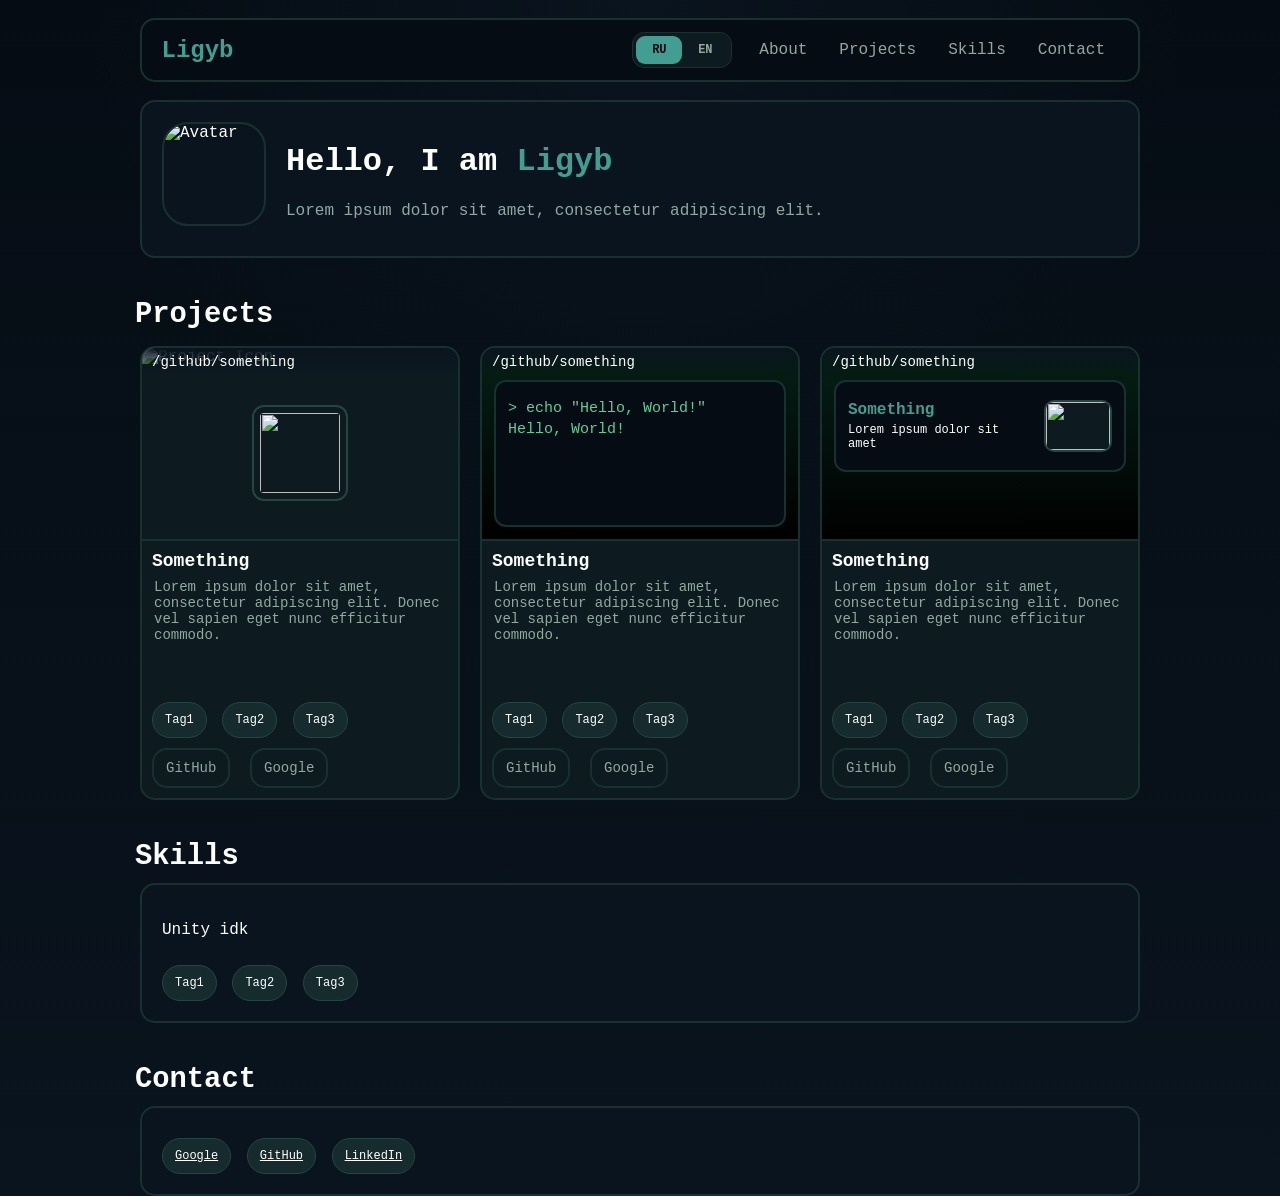
==== ru/index.html @ 9e6fc98b "language select" ====
<!-- todo do it -->

<!DOCTYPE html>
<html lang="en">
<head>
    <meta charset="UTF-8">
    <meta name="viewport" content="width=device-width, initial-scale=1.0">
    <title>Document</title>
    <link rel="stylesheet" href="../style.css">
    <script src="main.js" defer></script>
</head>
<body>
    <header class="top-panel">
        <a class="ligyb big" href="#about">Ligyb</a>
        <div class="header-actions">
            <div class="language-switcher" aria-label="Language">
                <a class="lang selected" id="lang-ru" href="../ru/index.html" lang="ru" hreflang="ru">RU</a>
                <a class="lang" id="lang-eng" href="../index.html" lang="en" hreflang="en">EN</a>
            </div>
            <nav class="nav" aria-label="Navigation">
                <a class="nav-link" href="#about">About</a>
                <a class="nav-link" href="#projects">Projects</a>
                <a class="nav-link" href="#skills">Skills</a>
                <a class="nav-link" href="#contact">Contact</a>
            </nav>
        </div>
    </header>

    <main class="main">
        <div class="about" id="about">
            <img class="avatar" src="src/icon.png" alt="Avatar">
            <div class="about-info">
                <h1 class="name">Hello, I am <span class="ligyb">Ligyb</span></h1>
                <p class="description">Lorem ipsum dolor sit amet, consectetur adipiscing elit.</p>
            </div>
        </div>

        <div class="projects">
            <div class="section-name">
                <h2 id="projects">Projects</h2>
                </div>
                    <div class="project-list">
                        <div class="project-item">
                            <div class="project-top">
                                <div class="project-top-bg--image">
                                    <img src="src/icon.png" alt="Project Icon">
                                </div>

                                <div class="project-top-line">
                                    <p class="project-path">/github/something</p>
                                </div>

                                <div class="project-top-content project-top-content--icon">
                                    <img src="src/icon.png" alt="">
                                </div>
                            </div>
                            <div class="project-bottom">
                                <div class="project-title">Something</div>
                                <div class="project-description">Lorem ipsum dolor sit amet, consectetur adipiscing elit. Donec vel sapien eget nunc efficitur commodo.</div>

                                <div class="tags">
                                    <span class="tag">Tag1</span>
                                    <span class="tag">Tag2</span>
                                    <span class="tag">Tag3</span>
                                </div>
                                <div class="project-links">
                                    <a href="https://github.com" target="_blank">GitHub</a>
                                    <a href="https://google.com" target="_blank">Google</a>
                                </div>
                            </div>
                        </div>
                        <div class="project-item">
                            <div class="project-top">
                                <div class="project-top-bg--gradient">
                                </div>

                                <div class="project-top-line">
                                    <p class="project-path">/github/something</p>
                                </div>

                                <div class="project-top-content project-top-content--code">
                                    <pre>
                                        > echo "Hello, World!"
                                        Hello, World!
                                    </pre>
                                </div>
                            </div>
                            <div class="project-bottom">
                                <div class="project-title">Something</div>
                                <div class="project-description">Lorem ipsum dolor sit amet, consectetur adipiscing elit. Donec vel sapien eget nunc efficitur commodo.</div>

                                <div class="tags">
                                    <span class="tag">Tag1</span>
                                    <span class="tag">Tag2</span>
                                    <span class="tag">Tag3</span>
                                </div>
                                <div class="project-links">
                                    <a href="https://github.com" target="_blank">GitHub</a>
                                    <a href="https://google.com" target="_blank">Google</a>
                                </div>
                            </div>
                        </div>
                        <div class="project-item">
                            <div class="project-top">
                                <div class="project-top-bg--gradient">
                                </div>

                                <div class="project-top-line">
                                    <p class="project-path">/github/something</p>
                                </div>

                                <div class="project-top-content project-top-content--split">
                                    <div class="split-text">
                                        <div class="split-title">Something</div>
                                        <div class="split-sub">Lorem ipsum dolor sit amet</div>
                                    </div>
                                
                                    <div class="split-icon">
                                        <img src="src/icon.png" alt="">
                                    </div>
                                </div>
                            </div>
                            <div class="project-bottom">
                                <div class="project-title">Something</div>
                                <div class="project-description">Lorem ipsum dolor sit amet, consectetur adipiscing elit. Donec vel sapien eget nunc efficitur commodo.</div>

                                <div class="tags">
                                    <span class="tag">Tag1</span>
                                    <span class="tag">Tag2</span>
                                    <span class="tag">Tag3</span>
                                </div>
                                <div class="project-links">
                                    <a href="https://github.com" target="_blank">GitHub</a>
                                    <a href="https://google.com" target="_blank">Google</a>
                                </div>
                            </div>
                        </div>
                    </div>
                </div>
        </div>

        <div class="skills">
            <div class="section-name">
                <h2 id="skills">Skills</h2>
            </div>
            <div class="section-panel">
                <div class="skill-group">
                    <p class="group-name">Unity idk</p>
                    <div class="tags">
                        <span class="tag">Tag1</span>
                        <span class="tag">Tag2</span>
                        <span class="tag">Tag3</span>
                    </div>
                </div>
            </div>
        </div>

        <div class="contact">
            <div class="section-name">
                <h2 id="contact">Contact</h2>
            </div>
            <div class="tags section-panel">
                <a class="tag" href="https://google.com" target="_blank">Google</a>
                <a class="tag" href="https://github.com" target="_blank">GitHub</a>
                <a class="tag" href="https://linkedin.com" target="_blank">LinkedIn</a>
            </div>
        </div>
    </main>
</body>
</html>
---- style.css ----
:root {
    --border: #17312e;
    --border-light: #234740;
    --background: #050c14;
    --background-section: #0a141e;
    --button: #0d1a20;
    --button-highlighted: #12262a;
    --tag: #152b2d;
    --text-secondary: #92a99f;
    --ligyb: #429e93;
    --section-width: min(1000px, 90%);
    --section-padding: 20px;
    --background-green: #052016;
}

@font-face {
    font-family: 'Azeret Mono';
    src: url('src/AzeretMono.ttf') format('truetype');
    font-display: swap;
}

body {
    margin: 0;
    font-family: 'Azeret Mono', monospace;
    background:
        radial-gradient(circle at top, var(--background-section), transparent 40%),
        linear-gradient(180deg, var(--background) 0%, var(--background-section) 100%);
    color: white;
    min-height: 100vh;
}

.top-panel {
    z-index: 1000;
    position: fixed;
    top: 2vh;
    left: 50%;
    transform: translateX(-50%);
    width: min(1000px, 90%);
    display: flex;
    justify-content: space-between;
    align-items: center;
    padding: 10px 20px;
    background-color: var(--background);
    color: white;
    border: 2px solid var(--border);
    border-radius: 15px;
    box-sizing: border-box;
}

.big {
    font-size: 1.5em;
}

.ligyb {
    /* font-size: 1.5em; */
    font-weight: bold;
    color: var(--ligyb);
    text-decoration: none;
}

.nav {
    display: flex;
    align-items: center;
    gap: 6px;
}

.nav-link {
    display: inline-flex;
    align-items: center;
    color: var(--text-secondary);
    text-decoration: none;
    padding: 10px 12px;
    border: 1px solid transparent;
    border-radius: 15px;
    background-color: transparent;
    transition: color 0.2s ease, background-color 0.2s ease, border-color 0.2s ease, transform 0.2s ease, box-shadow 0.2s ease;
}

.nav-link:hover,
.nav-link:focus-visible {
    color: white;
    background-color: var(--button);
    border-color: var(--border);
    transform: translateY(-1px);
    box-shadow: 0 8px 20px rgba(0, 0, 0, 0.2);
    outline: none;
}

.about {
    margin: 100px auto 0;
    width: var(--section-width);
    padding: var(--section-padding);
    border: 2px solid var(--border);
    border-radius: 15px;
    display: flex;
    background-color: var(--background-section);
    box-sizing: border-box;
}

.description {
    color: var(--text-secondary);
}

.about img {
    width: 100px;
    height: 100px;
    border-radius: 25%;
    border: 2px solid var(--border);
    object-fit: cover;
    margin-right: 20px;
}

.section-panel {
    margin: 15px auto 0;
    width: var(--section-width);
    padding: var(--section-padding);
    border: 2px solid var(--border);
    border-radius: 15px;
    background-color: var(--background-section);
    box-sizing: border-box;
}

.section-name {
    font-size: 1.2em;
    font-weight: bold;
    color: white;
    width: var(--section-width);
    margin: 40px auto 0;
    padding-inline: 0;
    transform: translateX(-5px);
    box-sizing: border-box;
}

.section-name h2 {
    margin: 0;
}

.section-name + .section-panel {
    margin-top: 10px;
}

.project-list {
    width: var(--section-width);
    display: grid;
    grid-template-columns: repeat(auto-fit, minmax(250px, 1fr));
    gap: 20px;
    box-sizing: border-box;
    margin: 15px auto 0;
}

.project-item {
    flex: 0 0 calc((100% - 40px) / 3);
    height: 450px;
    background-color: var(--button);
    border: 2px solid var(--border);
    border-radius: 15px;
    display: grid;
    grid-template-rows: 3fr 4fr;
    overflow: hidden;
    color: var(--text-secondary);
}

.project-top {
    position: relative;
    overflow: hidden;
    border-bottom: 2px solid var(--border);
}

.project-top-bg--image,
.project-top-bg--image img {
    width: 100%;
    height: 100%;
}

.project-top-bg--image img {
    display: block;
    object-fit: cover;
}

.project-top-bg--gradient {
    width: 100%;
    height: 100%;
    background: linear-gradient(to bottom, var(--background-green), rgba(0, 0, 0, 1));
}

.project-top-line {
    position: absolute;
    top: 0px;
    width: 105%;
    z-index: 2;
    padding: 6px 10px;
    border-radius: 10px;
    background: linear-gradient(to bottom, var(--background-section), rgba(0, 0, 0, 0) 100%);
}

.project-path {
    margin: 0;
    font-size: 14px;
    color: white;
}

.project-bottom {
    padding: 10px;
    display: flex;
    flex-direction: column;
    height: 100%;
    box-sizing: border-box;
}


.project-title {
    margin: 0px 0 6px;
    font-size: 18px;
    font-weight: bold;
    color: white;
}

.project-description {
    margin: 2px;
    font-size: 14px;
    flex-grow: 1;
}

.tag {
    display: inline-block;
    padding: 10px 12px;
    margin-top: 10px;
    background-color: var(--tag);
    border-radius: 20px;
    border: 1px solid var(--border-light);
    font-size: 12px;
    margin-right: 6px;
    color: white;
}

.project-links a {
    display: inline-flex;
    align-items: center;
    margin-right: 10px;
    margin-top: 10px;
    color: var(--text-secondary);
    background-color: var(--button);
    padding: 10px 12px;
    border: 2px solid var(--border);
    border-radius: 15px;
    text-decoration: none;
    font-size: 14px;
    transition: all 0.2s ease;
}

.project-links a:hover,
.project-links a:focus-visible {
    color: white;
    background-color: var(--button-highlighted);
    border-color: var(--border);
    transform: translateY(-1px);
    box-shadow: 0 8px 20px rgba(0, 0, 0, 0.2);
    outline: none;
}

.project-top-content {
    position: absolute;
    inset: 32px 12px 12px 12px;
    z-index: 2;
}

.project-top-content--icon {
    display: flex;
    align-items: center;
    justify-content: center;
}

.project-top-content--icon img {
    width: 80px;
    height: 80px;
    object-fit: cover;
    border-radius: 12px;
    border: 2px solid var(--border-light);
    background: var(--button);
    padding: 6px;
}

.project-top-content--code {
    padding: 12px;
    background: var(--background);
    border: 2px solid var(--border);
    border-radius: 12px;
    overflow: hidden;
}

.project-top-content--code pre {
    margin: 0;
    font-size: 15px;
    line-height: 0.7;;
    color: #5ecf97;
    white-space: pre-wrap;
}

.project-top-content--split {
    display: flex;
    align-items: center;
    justify-content: space-between;
    gap: 12px;
    height: 64px;
    padding: 12px;
    background: var(--background);
    border: 2px solid var(--border);
    border-radius: 12px;
}

.split-text {
    min-width: 0;
}

.split-title {
    font-size: 16px;
    font-weight: bold;
    color: var(--ligyb);
    margin-bottom: 4px;
}

.split-sub {
    font-size: 12px;
    color: white;
}

.split-icon {
    flex: 0 0 64px;
    width: 64px;
    height: 48px;

    border: 2px solid var(--border-light);
    border-radius: 10px;
    background: var(--button);

    display: flex;
    align-items: center;
    justify-content: center;
    overflow: hidden;
}

.split-icon img {
    width: 100%;
    height: 100%;
    object-fit: cover;
}

.header-actions {
    display: flex;
    align-items: center;
    gap: 14px;
}

.language-switcher {
    display: inline-flex;
    padding: 3px;
    background: var(--button);
    border: 1px solid var(--border);
    border-radius: 12px;
}

.lang {
    min-width: 30px;
    padding: 7px 8px;
    border-radius: 9px;
    color: var(--text-secondary);
    text-align: center;
    text-decoration: none;
    font-size: 12px;
    font-weight: bold;
    transition:
        color 0.15s ease,
        background-color 0.15s ease;
}

.lang:hover,
.lang:focus-visible {
    color: white;
    background: var(--button-highlighted);
    outline: none;
}

.lang.selected {
    color: var(--background);
    background: var(--ligyb);
}
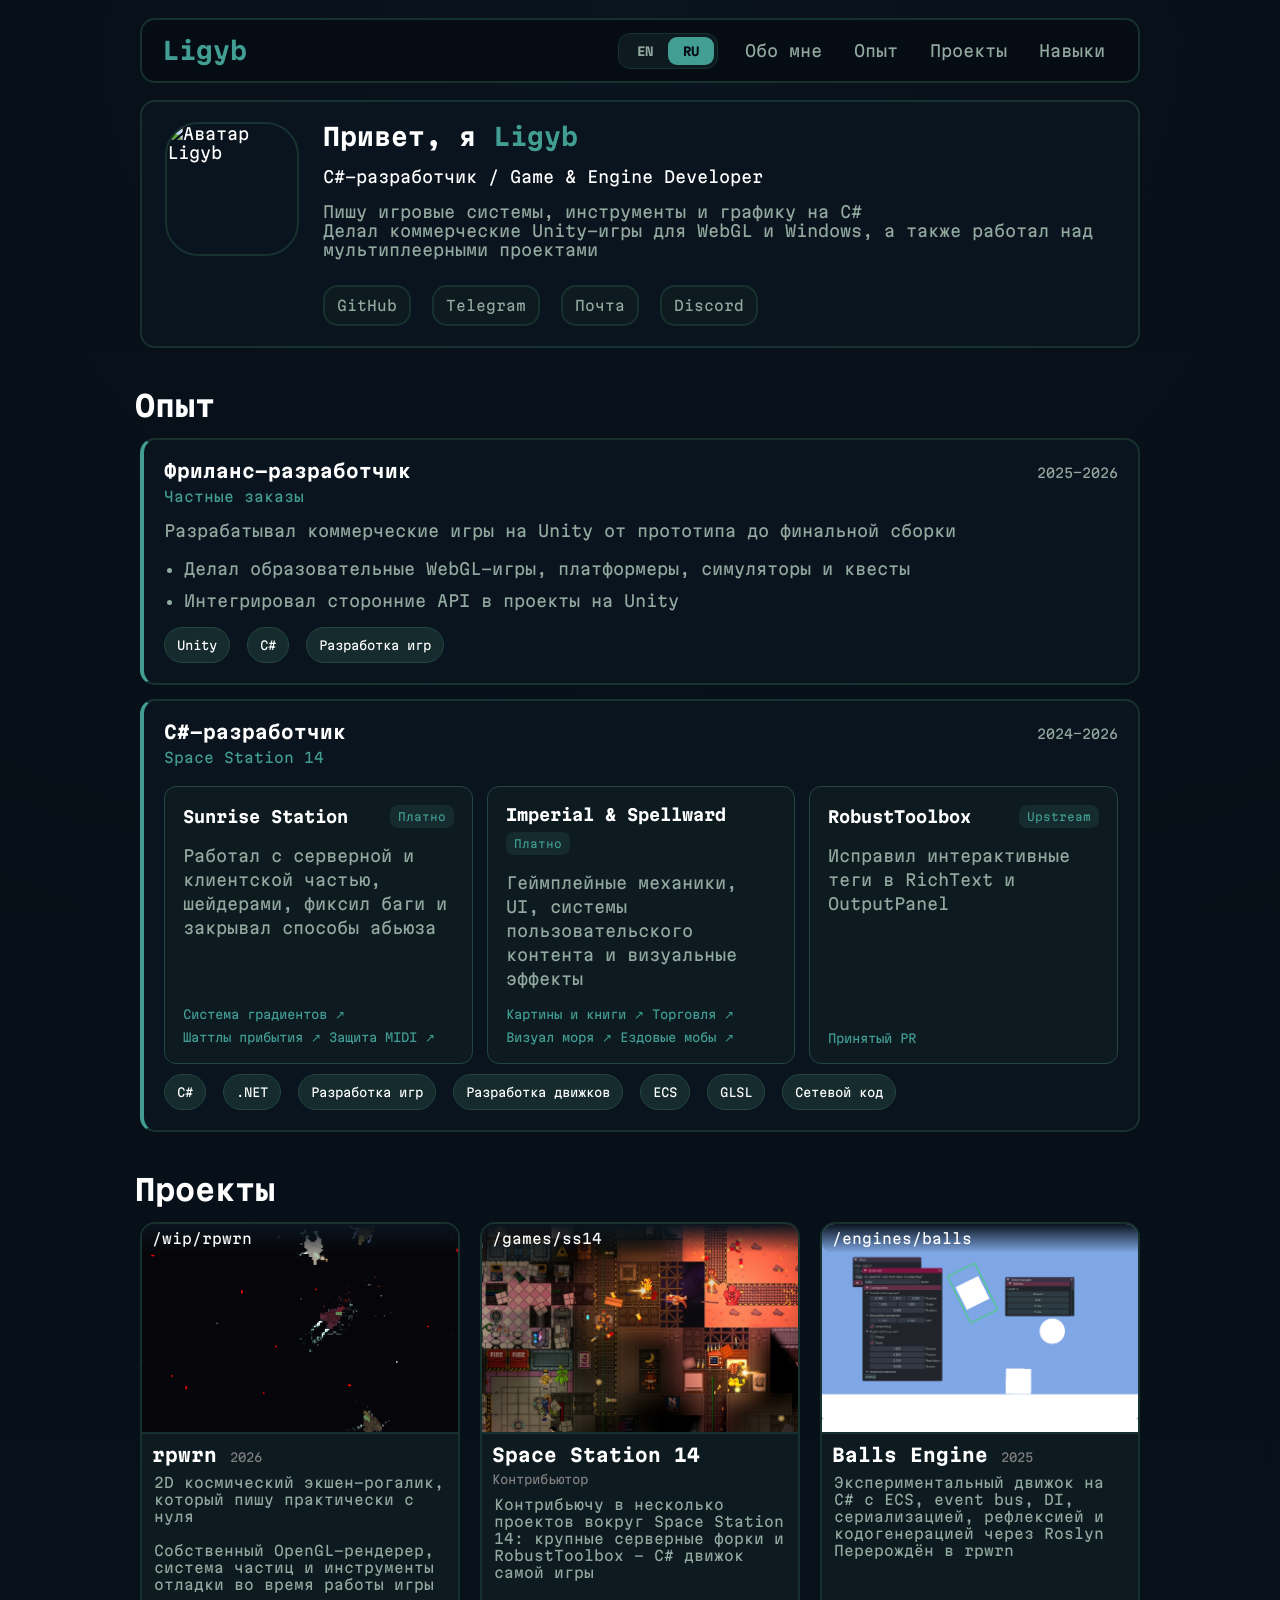
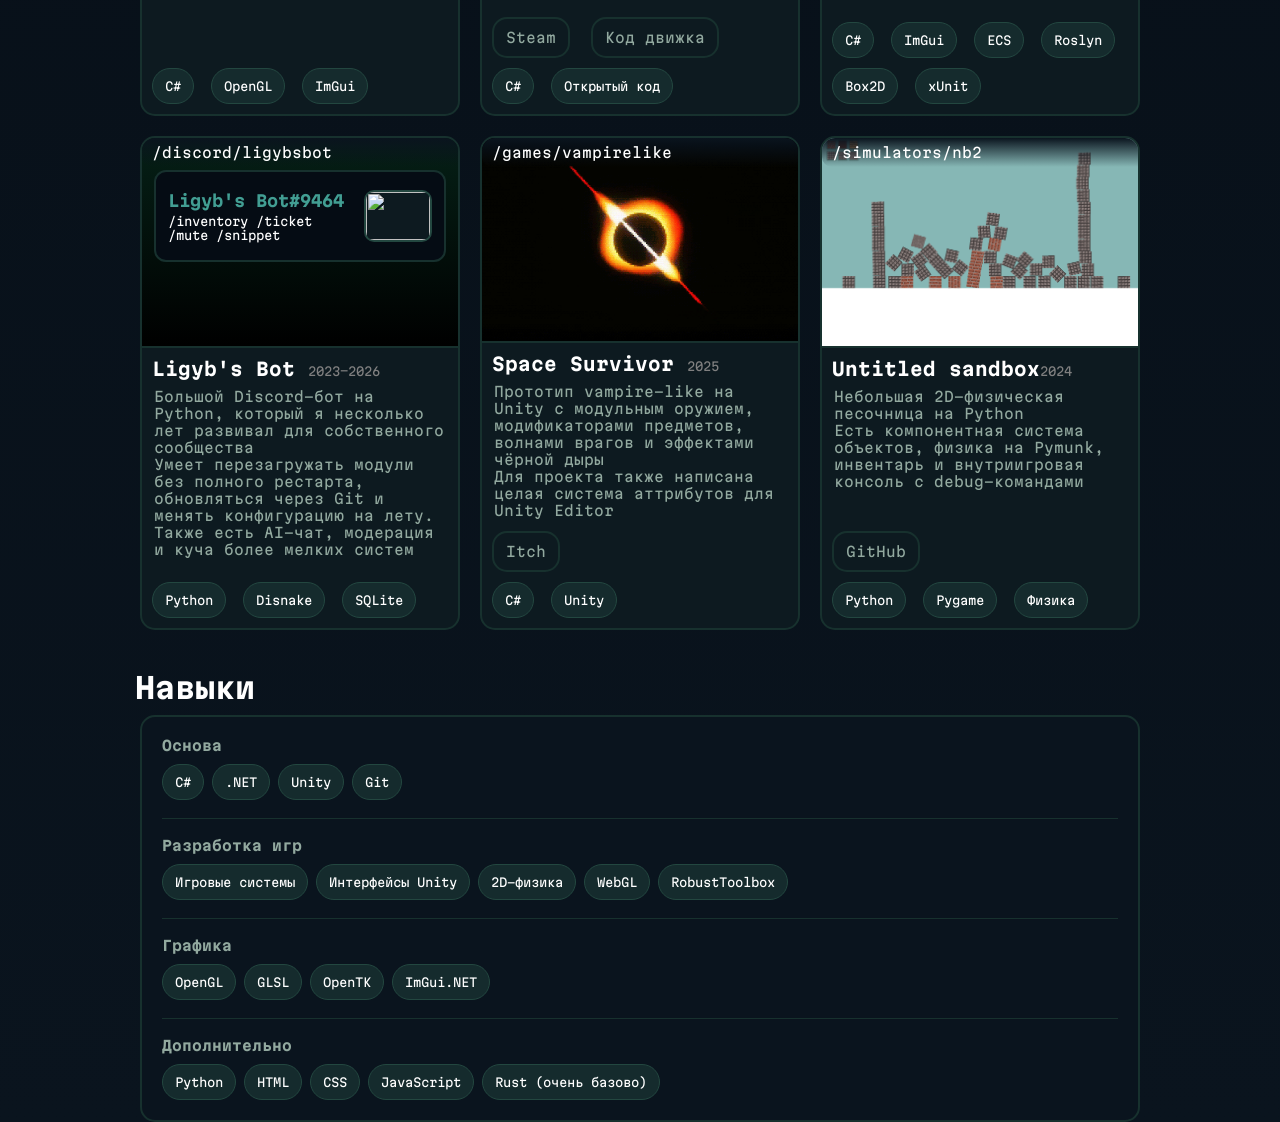
==== commit e9fd0b67: "ru version, new font and retext" ====
--- a/ru/index.html
+++ b/ru/index.html
@@ -1,170 +1,404 @@
-<!-- todo do it -->
-
 <!DOCTYPE html>
-<html lang="en">
+<html lang="ru">
 <head>
     <meta charset="UTF-8">
     <meta name="viewport" content="width=device-width, initial-scale=1.0">
-    <title>Document</title>
+    <title>Ligyb - портфолио</title>
+    <link rel="icon" type="image/x-icon" href="../src/favicon.ico">
     <link rel="stylesheet" href="../style.css">
-    <script src="main.js" defer></script>
+    <script src="../main.js" defer></script>
+
 </head>
 <body>
     <header class="top-panel">
         <a class="ligyb big" href="#about">Ligyb</a>
         <div class="header-actions">
-            <div class="language-switcher" aria-label="Language">
-                <a class="lang selected" id="lang-ru" href="../ru/index.html" lang="ru" hreflang="ru">RU</a>
+            <div class="language-switcher" aria-label="Язык">
                 <a class="lang" id="lang-eng" href="../index.html" lang="en" hreflang="en">EN</a>
-            </div>
-            <nav class="nav" aria-label="Navigation">
-                <a class="nav-link" href="#about">About</a>
-                <a class="nav-link" href="#projects">Projects</a>
-                <a class="nav-link" href="#skills">Skills</a>
-                <a class="nav-link" href="#contact">Contact</a>
+                <a class="lang selected" id="lang-ru" href="./index.html" lang="ru" hreflang="ru">RU</a>
+            </div>
+            <nav class="nav" aria-label="Навигация">
+                <a class="nav-link" href="#about">Обо мне</a>
+                <a class="nav-link" href="#experience">Опыт</a>
+                <a class="nav-link" href="#projects">Проекты</a>
+                <a class="nav-link" href="#skills">Навыки</a>
             </nav>
         </div>
     </header>
 
     <main class="main">
-        <div class="about" id="about">
-            <img class="avatar" src="src/icon.png" alt="Avatar">
+        <section class="about" id="about">
+            <img class="avatar" src="../src/icon.png" alt="Аватар Ligyb">
             <div class="about-info">
-                <h1 class="name">Hello, I am <span class="ligyb">Ligyb</span></h1>
-                <p class="description">Lorem ipsum dolor sit amet, consectetur adipiscing elit.</p>
-            </div>
-        </div>
-
-        <div class="projects">
+                <h1 class="name">Привет, я <span class="ligyb">Ligyb</span></h1>
+                <p class="role">
+                    C#-разработчик / Game & Engine Developer
+                </p>
+                <p class="description">
+                    Пишу игровые системы, инструменты и графику на C# <br>
+                    Делал коммерческие Unity-игры для WebGL и Windows, а также работал над мультиплеерными проектами
+                </p>
+                <div class="tags contacts project-links">
+                <a class="tag" href="https://github.com/Lgibb18" target="_blank" rel="noopener noreferrer">GitHub</a>
+                <a class="tag" href="https://t.me/Ligybss" target="_blank" rel="noopener noreferrer">Telegram</a>
+                <a class="tag" href="mailto:ligybs@gmail.com?subject=Portfolio%20contact">Почта</a>
+                <a class="tag"
+                   href="https://discord.com/users/574856443581300745"
+                   target="_blank"
+                   rel="noopener noreferrer">
+                    Discord
+                </a>
+            </div>
+            </div>
+        </section>
+
+        <section class="experience" id="experience">
             <div class="section-name">
-                <h2 id="projects">Projects</h2>
+                <h2>Опыт</h2>
+            </div>
+            <div class="experience-list">
+                <article class="experience-item">
+                    <div class="experience-header">
+                        <h3>Фриланс-разработчик</h3>
+                        <span class="experience-period">2025-<span name="current-year"></span></span>
+                    </div>
+
+                    <p class="experience-company">Частные заказы</p>
+                    <p class="description">Разрабатывал коммерческие игры на Unity от прототипа до финальной сборки</p>
+                    <ul>
+                        <li>Делал образовательные WebGL-игры, платформеры, симуляторы и квесты</li>
+                        <li>Интегрировал сторонние API в проекты на Unity</li>
+                    </ul>
+
+                    <div class="tags">
+                         <span class="tag">Unity</span>
+                         <span class="tag">C#</span>
+                         <span class="tag">Разработка игр</span>
+                    </div>
+                </article>
+                <article class="experience-item">
+                    <div class="experience-header">
+                        <h3>C#-разработчик</h3>
+                        <span class="experience-period">2024-<span name="current-year"></span></span>
+                    </div>
+
+                    <p class="experience-company">Space Station 14</p>
+                    <div class="ss14-projects">
+                        <article class="ss14-project">
+                            <div class="ss14-project-header">
+                                <h4>Sunrise Station</h4>
+                                <span class="work-type">Платно</span>
+                            </div>
+
+                            <p>Работал с серверной и клиентской частью, шейдерами, фиксил баги и закрывал способы абьюза</p>
+
+                            <div class="ss14-links">
+                                <a href="https://github.com/makura-games/sunrise-station/pull/2652">
+                                    Система градиентов ↗
+                                </a>
+                                <a href="https://github.com/makura-games/sunrise-station/pull/4695">
+                                    Шаттлы прибытия ↗
+                                </a>
+                                <a href="https://github.com/makura-games/sunrise-station/pull/4693">
+                                    Защита MIDI ↗
+                                </a>
+                            </div>
+                        </article>
+                        <article class="ss14-project">
+                            <div class="ss14-project-header">
+                                <h4>Imperial & Spellward</h4>
+                                <span class="work-type">Платно</span>
+                            </div>
+
+                            <p>Геймплейные механики, UI, системы пользовательского контента и визуальные эффекты</p>
+
+                            <div class="ss14-links">
+                                <a href="https://github.com/imperial-space/SW-public/pull/345">
+                                    Картины и книги ↗
+                                </a>
+                                <a href="https://github.com/imperial-space/SW-public/pull/372">
+                                    Торговля ↗
+                                </a>
+                                <a href="https://github.com/imperial-space/SW-public/pull/682">
+                                    Визуал моря ↗
+                                </a>
+                                <a href="https://github.com/imperial-space/SW-public/pull/256">
+                                    Ездовые мобы ↗
+                                </a>
+                            </div>
+                        </article>
+                        <article class="ss14-project">
+                            <div class="ss14-project-header">
+                                <h4>RobustToolbox</h4>
+                                <span class="work-type">Upstream</span>
+                            </div>
+
+                            <p>Исправил интерактивные теги в RichText и OutputPanel</p>
+
+                            <div class="ss14-links">
+                                <a href="https://github.com/space-wizards/RobustToolbox/pull/5428">
+                                    Принятый PR
+                                </a>
+                            </div>
+                        </article>
+                    </div>
+
+                    <div class="tags">
+                         <span class="tag">C#</span>
+                         <span class="tag">.NET</span>
+                         <span class="tag">Разработка игр</span>
+                         <span class="tag">Разработка движков</span>
+                         <span class="tag">ECS</span>
+                         <span class="tag">GLSL</span>
+                         <span class="tag">Сетевой код</span>
+                    </div>
+                </article>
+            </div>
+        </section>
+
+        <section  class="projects">
+            <div class="section-name">
+                <h2 id="projects">Проекты</h2>
                 </div>
                     <div class="project-list">
-                        <div class="project-item">
+                        <article class="project-item">
                             <div class="project-top">
                                 <div class="project-top-bg--image">
-                                    <img src="src/icon.png" alt="Project Icon">
-                                </div>
-
-                                <div class="project-top-line">
-                                    <p class="project-path">/github/something</p>
-                                </div>
-
-                                <div class="project-top-content project-top-content--icon">
-                                    <img src="src/icon.png" alt="">
-                                </div>
-                            </div>
-                            <div class="project-bottom">
-                                <div class="project-title">Something</div>
-                                <div class="project-description">Lorem ipsum dolor sit amet, consectetur adipiscing elit. Donec vel sapien eget nunc efficitur commodo.</div>
-
-                                <div class="tags">
-                                    <span class="tag">Tag1</span>
-                                    <span class="tag">Tag2</span>
-                                    <span class="tag">Tag3</span>
-                                </div>
-                                <div class="project-links">
+                                    <img src="../src/rpwrn-background.png" alt="Космическая сцена из rpwrn">
+                                </div>
+
+                                <div class="project-top-line">
+                                    <p class="project-path">/wip/rpwrn</p>
+                                </div>
+
+                                <!-- <div class="project-top-content project-top-content--icon">
+                                    <img src="../src/rpwrn-background.png" alt="">
+                                </div> -->
+                            </div>
+                            <div class="project-bottom">
+                                <div class="project-title">rpwrn <span class="project-aftertitle">2026</span></div>
+                                <div class="project-description">2D космический экшен-рогалик, который пишу практически с нуля<br><br>
+                                    Собственный OpenGL-рендерер, система частиц и инструменты отладки во время работы игры</div>
+
+                                <div class="tags">
+                                    <span class="tag">C#</span>
+                                    <span class="tag">OpenGL</span>
+                                    <span class="tag">ImGui</span>
+                                </div>
+                                <!-- <div class="project-links">
                                     <a href="https://github.com" target="_blank">GitHub</a>
                                     <a href="https://google.com" target="_blank">Google</a>
-                                </div>
-                            </div>
-                        </div>
-                        <div class="project-item">
-                            <div class="project-top">
-                                <div class="project-top-bg--gradient">
-                                </div>
-
-                                <div class="project-top-line">
-                                    <p class="project-path">/github/something</p>
-                                </div>
-
-                                <div class="project-top-content project-top-content--code">
-                                    <pre>
-                                        > echo "Hello, World!"
-                                        Hello, World!
-                                    </pre>
-                                </div>
-                            </div>
-                            <div class="project-bottom">
-                                <div class="project-title">Something</div>
-                                <div class="project-description">Lorem ipsum dolor sit amet, consectetur adipiscing elit. Donec vel sapien eget nunc efficitur commodo.</div>
-
-                                <div class="tags">
-                                    <span class="tag">Tag1</span>
-                                    <span class="tag">Tag2</span>
-                                    <span class="tag">Tag3</span>
-                                </div>
+                                </div> -->
+                            </div>
+                        </article>
+                        <article class="project-item">
+                            <div class="project-top">
+                                <div class="project-top-bg--image">
+                                    <img src="../src/ss14-background.png" alt="Сцена из Space Station 14">
+                                </div>
+
+                                <div class="project-top-line">
+                                    <p class="project-path">/games/ss14</p>
+                                </div>
+
+                                <!-- <div class="project-top-content project-top-content--icon">
+                                    <img src="../src/rpwrn-background.png" alt="">
+                                </div> -->
+                            </div>
+                            <div class="project-bottom">
+                                <div class="project-title">Space Station 14 <span class="project-aftertitle">Контрибьютор</span></div>
+                                <div class="project-description">Контрибьючу в несколько проектов вокруг Space Station 14: крупные серверные форки и RobustToolbox - C# движок самой игры</div>
+
                                 <div class="project-links">
+                                    <a href="https://store.steampowered.com/app/1255460/Space_Station_14/" target="_blank">Steam</a>
+                                    <a href="https://github.com/space-wizards/RobustToolbox" target="_blank">Код движка</a>
+                                </div>
+                                <div class="tags">
+                                    <span class="tag">C#</span>
+                                    <span class="tag">Открытый код</span>
+                                </div>
+                            </div>
+                        </article>
+                        <article class="project-item">
+                            <div class="project-top">
+                                <div class="project-top-bg--image">
+                                    <img src="../src/balls-background.png" alt="Сцена из Balls Engine">
+                                </div>
+
+                                <div class="project-top-line">
+                                    <p class="project-path">/engines/balls</p>
+                                </div>
+
+                                <!-- <div class="project-top-content project-top-content--icon">
+                                    <img src="../src/rpwrn-background.png" alt="">
+                                </div> -->
+                            </div>
+                            <div class="project-bottom">
+                                <div class="project-title">Balls Engine <span class="project-aftertitle">2025</span></div>
+                                <div class="project-description">Экспериментальный движок на C# с ECS, event bus, DI, сериализацией, рефлексией и кодогенерацией через Roslyn<br>
+                                Перерождён в rpwrn</div>
+
+                                <div class="tags">
+                                    <span class="tag">C#</span>
+                                    <span class="tag">ImGui</span>
+                                    <span class="tag">ECS</span>
+                                    <span class="tag">Roslyn</span>
+                                    <span class="tag">Box2D</span>
+                                    <span class="tag">xUnit</span>
+                                </div>
+                                <!-- <div class="project-links">
                                     <a href="https://github.com" target="_blank">GitHub</a>
                                     <a href="https://google.com" target="_blank">Google</a>
-                                </div>
-                            </div>
-                        </div>
-                        <div class="project-item">
-                            <div class="project-top">
+                                </div> -->
+                            </div>
+                        </article>
+                        <article class="project-item">
+                            <div class="project-top">
+                                <!-- <div class="project-top-bg--image">
+                                    <img src="../src/ligybsbot-background.png" alt="Логотип бота">
+                                </div> -->
                                 <div class="project-top-bg--gradient">
                                 </div>
 
                                 <div class="project-top-line">
-                                    <p class="project-path">/github/something</p>
+                                    <p class="project-path">/discord/ligybsbot</p>
                                 </div>
 
                                 <div class="project-top-content project-top-content--split">
                                     <div class="split-text">
-                                        <div class="split-title">Something</div>
-                                        <div class="split-sub">Lorem ipsum dolor sit amet</div>
+                                        <div class="split-title">Ligyb's Bot#9464</div>
+                                        <div class="split-sub">/inventory /ticket /mute /snippet</div>
                                     </div>
-                                
+
                                     <div class="split-icon">
-                                        <img src="src/icon.png" alt="">
+                                        <img src="../src/icon.png" alt="">
                                     </div>
                                 </div>
-                            </div>
-                            <div class="project-bottom">
-                                <div class="project-title">Something</div>
-                                <div class="project-description">Lorem ipsum dolor sit amet, consectetur adipiscing elit. Donec vel sapien eget nunc efficitur commodo.</div>
-
-                                <div class="tags">
-                                    <span class="tag">Tag1</span>
-                                    <span class="tag">Tag2</span>
-                                    <span class="tag">Tag3</span>
-                                </div>
-                                <div class="project-links">
+
+                                <!-- <div class="project-top-content project-top-content--icon">
+                                    <img src="../src/rpwrn-background.png" alt="">
+                                </div> -->
+                            </div>
+                            <div class="project-bottom">
+                                <div class="project-title">Ligyb's Bot <span class="project-aftertitle">2023-2026</span></div>
+                                <div class="project-description">Большой Discord-бот на Python, который я несколько лет развивал для собственного сообщества<br>
+                                    Умеет перезагружать модули без полного рестарта, обновляться через Git и менять конфигурацию на лету. Также есть AI-чат, модерация и куча более мелких систем
+                                </div>
+
+                                <div class="tags">
+                                    <span class="tag">Python</span>
+                                    <span class="tag">Disnake</span>
+                                    <span class="tag">SQLite</span>
+                                </div>
+                                <!-- <div class="project-links">
                                     <a href="https://github.com" target="_blank">GitHub</a>
                                     <a href="https://google.com" target="_blank">Google</a>
-                                </div>
-                            </div>
-                        </div>
-                    </div>
-                </div>
-        </div>
-
-        <div class="skills">
+                                </div> -->
+                            </div>
+                        </article>
+                        <article class="project-item">
+                            <div class="project-top">
+                                <div class="project-top-bg--image">
+                                    <img src="../src/space-background.gif" alt="Геймплей Space Survivor">
+                                </div>
+
+                                <div class="project-top-line">
+                                    <p class="project-path">/games/vampirelike</p>
+                                </div>
+
+                                <!-- <div class="project-top-content project-top-content--icon">
+                                    <img src="../src/rpwrn-background.png" alt="">
+                                </div> -->
+                            </div>
+                            <div class="project-bottom">
+                                <div class="project-title">Space Survivor <span class="project-aftertitle">2025</span></div>
+                                <div class="project-description">Прототип vampire-like на Unity с модульным оружием, модификаторами предметов, волнами врагов и эффектами чёрной дыры<br>Для проекта также написана целая система аттрибутов для Unity Editor</div>
+                                <div class="project-links">
+                                    <a href="https://ligyb.itch.io/upscale" target="_blank">Itch</a>
+                                </div>
+                                <div class="tags">
+                                    <span class="tag">C#</span>
+                                    <span class="tag">Unity</span>
+                                </div>
+                            </div>
+                        </article>
+                        <article class="project-item">
+                            <div class="project-top">
+                                <div class="project-top-bg--image">
+                                    <img src="../src/nb2-background.png" alt="Сцена из физической песочницы">
+                                </div>
+
+                                <div class="project-top-line">
+                                    <p class="project-path">/simulators/nb2</p>
+                                </div>
+                            </div>
+                            <div class="project-bottom">
+                                <div class="project-title">Untitled sandbox<span class="project-aftertitle">2024</span></div>
+                                <div class="project-description">Небольшая 2D-физическая песочница на Python<br>
+                                Есть компонентная система объектов, физика на Pymunk, инвентарь и внутриигровая консоль с debug-командами</div>
+
+                                <div class="project-links">
+                                    <a href="https://github.com/Lgibb18/sandboxing" target="_blank">GitHub</a>
+                                </div>
+                                <div class="tags">
+                                    <span class="tag">Python</span>
+                                    <span class="tag">Pygame</span>
+                                    <span class="tag">Физика</span>
+                                </div>
+                            </div>
+                        </article>
+                    </div>
+        </section>
+
+        <section class="skills" id="skills">
             <div class="section-name">
-                <h2 id="skills">Skills</h2>
-            </div>
+                <h2>Навыки</h2>
+            </div>
+
             <div class="section-panel">
                 <div class="skill-group">
-                    <p class="group-name">Unity idk</p>
-                    <div class="tags">
-                        <span class="tag">Tag1</span>
-                        <span class="tag">Tag2</span>
-                        <span class="tag">Tag3</span>
+                    <p class="group-name">Основа</p>
+                    <div class="tags">
+                        <span class="tag">C#</span>
+                        <span class="tag">.NET</span>
+                        <span class="tag">Unity</span>
+                        <span class="tag">Git</span>
                     </div>
                 </div>
-            </div>
-        </div>
-
-        <div class="contact">
-            <div class="section-name">
-                <h2 id="contact">Contact</h2>
-            </div>
-            <div class="tags section-panel">
-                <a class="tag" href="https://google.com" target="_blank">Google</a>
-                <a class="tag" href="https://github.com" target="_blank">GitHub</a>
-                <a class="tag" href="https://linkedin.com" target="_blank">LinkedIn</a>
-            </div>
-        </div>
+
+                <div class="skill-group">
+                    <p class="group-name">Разработка игр</p>
+                    <div class="tags">
+                        <span class="tag">Игровые системы</span>
+                        <span class="tag">Интерфейсы Unity</span>
+                        <span class="tag">2D-физика</span>
+                        <span class="tag">WebGL</span>
+                        <span class="tag">RobustToolbox</span>
+                    </div>
+                </div>
+
+                <div class="skill-group">
+                    <p class="group-name">Графика</p>
+                    <div class="tags">
+                        <span class="tag">OpenGL</span>
+                        <span class="tag">GLSL</span>
+                        <span class="tag">OpenTK</span>
+                        <span class="tag">ImGui.NET</span>
+                    </div>
+                </div>
+
+                <div class="skill-group">
+                    <p class="group-name">Дополнительно</p>
+                    <div class="tags">
+                        <span class="tag">Python</span>
+                        <span class="tag">HTML</span>
+                        <span class="tag">CSS</span>
+                        <span class="tag">JavaScript</span>
+                        <span class="tag">Rust (очень базово)</span>
+                    </div>
+                </div>
+            </div>
+        </section>
     </main>
 </body>
-</html>+</html>
--- a/style.css
+++ b/style.css
@@ -1,3 +1,14 @@
+html {
+    scroll-behavior: smooth;
+    scroll-padding-top: 100px;
+}
+
+@media (prefers-reduced-motion: reduce) {
+    html {
+        scroll-behavior: auto;
+    }
+}
+
 :root {
     --border: #17312e;
     --border-light: #234740;
@@ -14,14 +25,14 @@
 }
 
 @font-face {
-    font-family: 'Azeret Mono';
-    src: url('src/AzeretMono.ttf') format('truetype');
+    font-family: 'Martian Mono';
+    src: url('src/MartianMono.ttf') format('truetype');
     font-display: swap;
 }
 
 body {
     margin: 0;
-    font-family: 'Azeret Mono', monospace;
+    font-family: 'Martian Mono', monospace;
     background:
         radial-gradient(circle at top, var(--background-section), transparent 40%),
         linear-gradient(180deg, var(--background) 0%, var(--background-section) 100%);
@@ -87,6 +98,8 @@
 }
 
 .about {
+    align-items: flex-start;
+    gap: 24px;
     margin: 100px auto 0;
     width: var(--section-width);
     padding: var(--section-padding);
@@ -102,13 +115,26 @@
 }
 
 .about img {
-    width: 100px;
-    height: 100px;
+    flex: 0 0 130px;
+    width: 130px;
+    height: 130px;
+    margin-right: 0;
     border-radius: 25%;
+    margin-left: 3px;
     border: 2px solid var(--border);
     object-fit: cover;
-    margin-right: 20px;
-}
+    /* margin-right: 20px; */
+}
+
+.about-info {
+    min-width: 0;
+}
+
+.name {
+    margin-top: 0;
+    margin: 0 0 12px;
+}
+
 
 .section-panel {
     margin: 15px auto 0;
@@ -150,7 +176,7 @@
 
 .project-item {
     flex: 0 0 calc((100% - 40px) / 3);
-    height: 450px;
+    height: 490px;
     background-color: var(--button);
     border: 2px solid var(--border);
     border-radius: 15px;
@@ -219,6 +245,12 @@
     margin: 2px;
     font-size: 14px;
     flex-grow: 1;
+}
+
+.project-aftertitle {
+    font-size: 12px;
+    color: gray;
+    font-weight: normal;
 }
 
 .tag {
@@ -383,4 +415,264 @@
 .lang.selected {
     color: var(--background);
     background: var(--ligyb);
+}
+
+.experience-list {
+    width: var(--section-width);
+    margin: 15px auto 0;
+    display: grid;
+    gap: 14px;
+}
+
+.experience-item {
+    padding: 20px;
+    background: var(--background-section);
+    border: 2px solid var(--border);
+    border-left: 4px solid var(--ligyb);
+    border-radius: 15px;
+    box-sizing: border-box;
+}
+
+.experience-header {
+    display: flex;
+    justify-content: space-between;
+    align-items: baseline;
+    gap: 20px;
+}
+
+.experience-header h3 {
+    margin: 0;
+    color: white;
+    font-size: 18px;
+}
+
+.experience-period {
+    color: var(--text-secondary);
+    font-size: 13px;
+    white-space: nowrap;
+}
+
+.experience-company {
+    margin: 6px 0 0;
+    color: var(--ligyb);
+    font-size: 14px;
+}
+
+.experience-item ul {
+    margin: 16px 0 4px;
+    padding-left: 20px;
+    color: var(--text-secondary);
+    line-height: 1.6;
+}
+
+.experience-item li + li {
+    margin-top: 6px;
+}
+
+@media (max-width: 600px) {
+    .experience-header {
+        align-items: flex-start;
+        flex-direction: column;
+        gap: 5px;
+    }
+}
+
+.skill-group + .skill-group {
+    margin-top: 18px;
+    padding-top: 18px;
+    border-top: 1px solid var(--border);
+}
+
+.group-name {
+    margin: 0 0 2px;
+    color: var(--text-secondary);
+    font-size: 14px;
+    font-weight: bold;
+}
+
+.skill-group .tags {
+    display: flex;
+    flex-wrap: wrap;
+    gap: 8px;
+}
+
+.skill-group .tag {
+    margin: 8px 0 0;
+}
+
+.contacts {
+    background-color: #00000000;
+    border-color: #00000000;
+    margin-top: 0px;
+}
+
+.ss14-projects {
+    display: grid;
+    grid-template-columns: repeat(auto-fit, minmax(240px, 1fr));
+    gap: 14px;
+    margin-top: 20px;
+}
+
+.ss14-project {
+    display: flex;
+    flex-direction: column;
+    padding: 18px;
+    background: var(--button);
+    border: 1px solid var(--border-light);
+    border-radius: 12px;
+}
+
+.ss14-project-header {
+    display: flex;
+    flex-wrap: wrap;
+    align-items: center;
+    justify-content: space-between;
+    gap: 8px;
+}
+
+.ss14-project h4 {
+    margin: 0;
+    color: white;
+}
+
+.work-type {
+    padding: 5px 8px;
+    border-radius: 8px;
+    background: var(--tag);
+    color: var(--ligyb);
+    font-size: 11px;
+}
+
+.ss14-project p {
+    color: var(--text-secondary);
+    line-height: 1.5;
+}
+
+.ss14-links {
+    display: flex;
+    flex-wrap: wrap;
+    gap: 8px;
+    margin-top: auto;
+}
+
+.ss14-links a {
+    color: var(--ligyb);
+    font-size: 12px;
+    text-decoration: none;
+}
+
+.ss14-links a:hover {
+    text-decoration: underline;
+}
+
+@media (min-width: 850px) {
+    .project-list {
+        grid-template-columns: repeat(3, minmax(0, 1fr));
+    }
+
+    .project-item--featured {
+        grid-column: span 2;
+    }
+}
+
+/* some interactive hover things */
+.project-item,
+.ss14-project {
+    transition: transform .2s ease, border-color .2s ease, box-shadow .2s ease;
+}
+
+.project-item:hover,
+.project-item:focus-within,
+.ss14-project:hover,
+.ss14-project:focus-within {
+    transform: translateY(-4px);
+    border-color: var(--ligyb);
+    box-shadow: 0 16px 32px rgb(0 0 0 / 25%);
+}
+
+.project-top-bg--image img {
+    transition: transform .35s ease;
+}
+
+.project-item:hover .project-top-bg--image img {
+    transform: scale(1.04);
+}
+
+@media (prefers-reduced-motion: reduce) {
+    .project-item,
+    .ss14-project,
+    .project-top-bg--image img {
+        transition: none;
+    }
+}
+
+span.tag {
+    transition: background-color .2s ease, border-color .2s ease;
+}
+
+span.tag:hover {
+    background-color: #1c3636;
+    border-color: #32645d;
+}
+/* end */
+
+@media (max-width: 700px) {
+    html {
+        scroll-padding-top: 130px;
+    }
+
+    .top-panel {
+        display: grid;
+        grid-template-columns: 1fr auto;
+        gap: 8px;
+        width: calc(100% - 20px);
+        padding: 10px;
+    }
+
+    .header-actions {
+        display: contents;
+    }
+
+    .language-switcher {
+        grid-column: 2;
+    }
+
+    .nav {
+        grid-column: 1 / -1;
+        justify-content: space-between;
+        gap: 0;
+    }
+
+    .nav-link {
+        padding: 8px 6px;
+        font-size: 12px;
+    }
+
+    .about {
+        margin-top: 135px;
+    }
+
+    .project-list,
+    .ss14-projects {
+        grid-template-columns: minmax(0, 1fr);
+    }
+
+    .project-item {
+        height: auto;
+        min-height: 450px;
+        grid-template-rows: 180px auto;
+    }
+    
+    .about {
+        align-items: center;
+        flex-direction: column;
+        text-align: center;
+    }
+
+    .about img {
+        margin-left: 0;
+        flex-basis: 112px;
+        width: 112px;
+        height: 112px;
+    }
 }
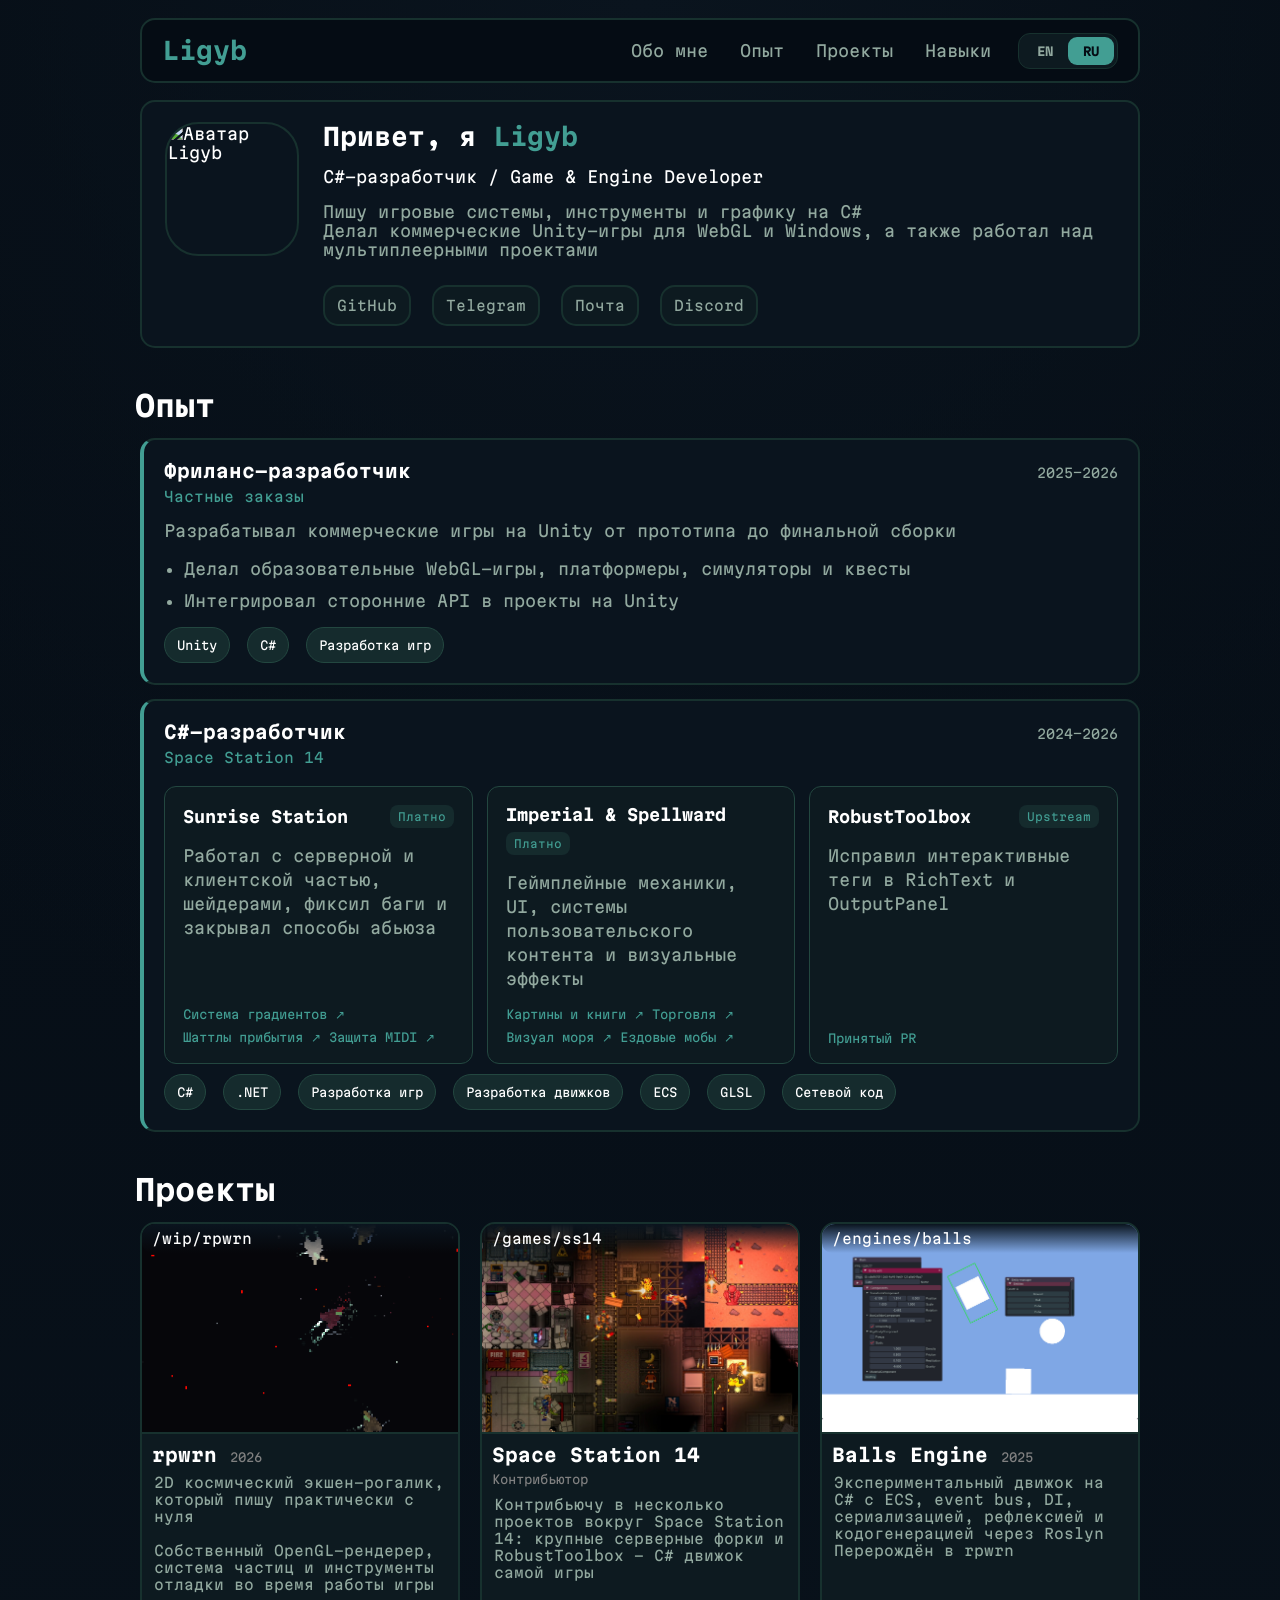
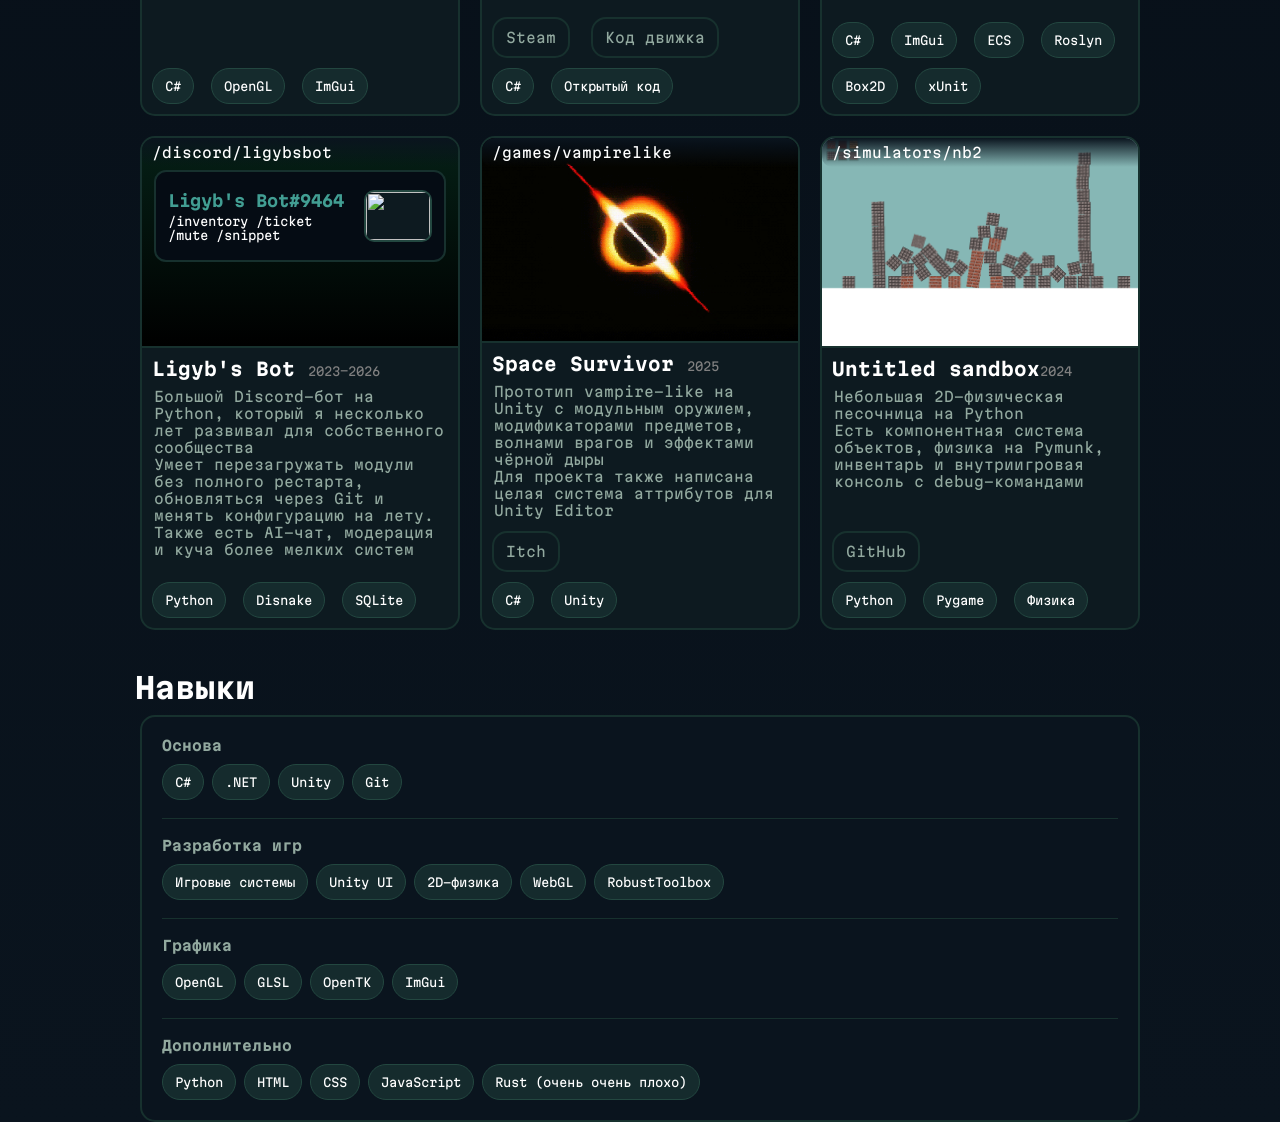
==== commit 910c8fb2: "language move" ====
--- a/ru/index.html
+++ b/ru/index.html
@@ -13,16 +13,16 @@
     <header class="top-panel">
         <a class="ligyb big" href="#about">Ligyb</a>
         <div class="header-actions">
-            <div class="language-switcher" aria-label="Язык">
-                <a class="lang" id="lang-eng" href="../index.html" lang="en" hreflang="en">EN</a>
-                <a class="lang selected" id="lang-ru" href="./index.html" lang="ru" hreflang="ru">RU</a>
-            </div>
             <nav class="nav" aria-label="Навигация">
                 <a class="nav-link" href="#about">Обо мне</a>
                 <a class="nav-link" href="#experience">Опыт</a>
                 <a class="nav-link" href="#projects">Проекты</a>
                 <a class="nav-link" href="#skills">Навыки</a>
             </nav>
+            <div class="language-switcher" aria-label="Язык">
+                <a class="lang" id="lang-eng" href="../index.html" lang="en" hreflang="en">EN</a>
+                <a class="lang selected" id="lang-ru" href="./index.html" lang="ru" hreflang="ru">RU</a>
+            </div>
         </div>
     </header>
 
@@ -370,7 +370,7 @@
                     <p class="group-name">Разработка игр</p>
                     <div class="tags">
                         <span class="tag">Игровые системы</span>
-                        <span class="tag">Интерфейсы Unity</span>
+                        <span class="tag">Unity UI</span>
                         <span class="tag">2D-физика</span>
                         <span class="tag">WebGL</span>
                         <span class="tag">RobustToolbox</span>
@@ -383,7 +383,7 @@
                         <span class="tag">OpenGL</span>
                         <span class="tag">GLSL</span>
                         <span class="tag">OpenTK</span>
-                        <span class="tag">ImGui.NET</span>
+                        <span class="tag">ImGui</span>
                     </div>
                 </div>
 
@@ -394,7 +394,7 @@
                         <span class="tag">HTML</span>
                         <span class="tag">CSS</span>
                         <span class="tag">JavaScript</span>
-                        <span class="tag">Rust (очень базово)</span>
+                        <span class="tag">Rust (очень очень плохо)</span>
                     </div>
                 </div>
             </div>
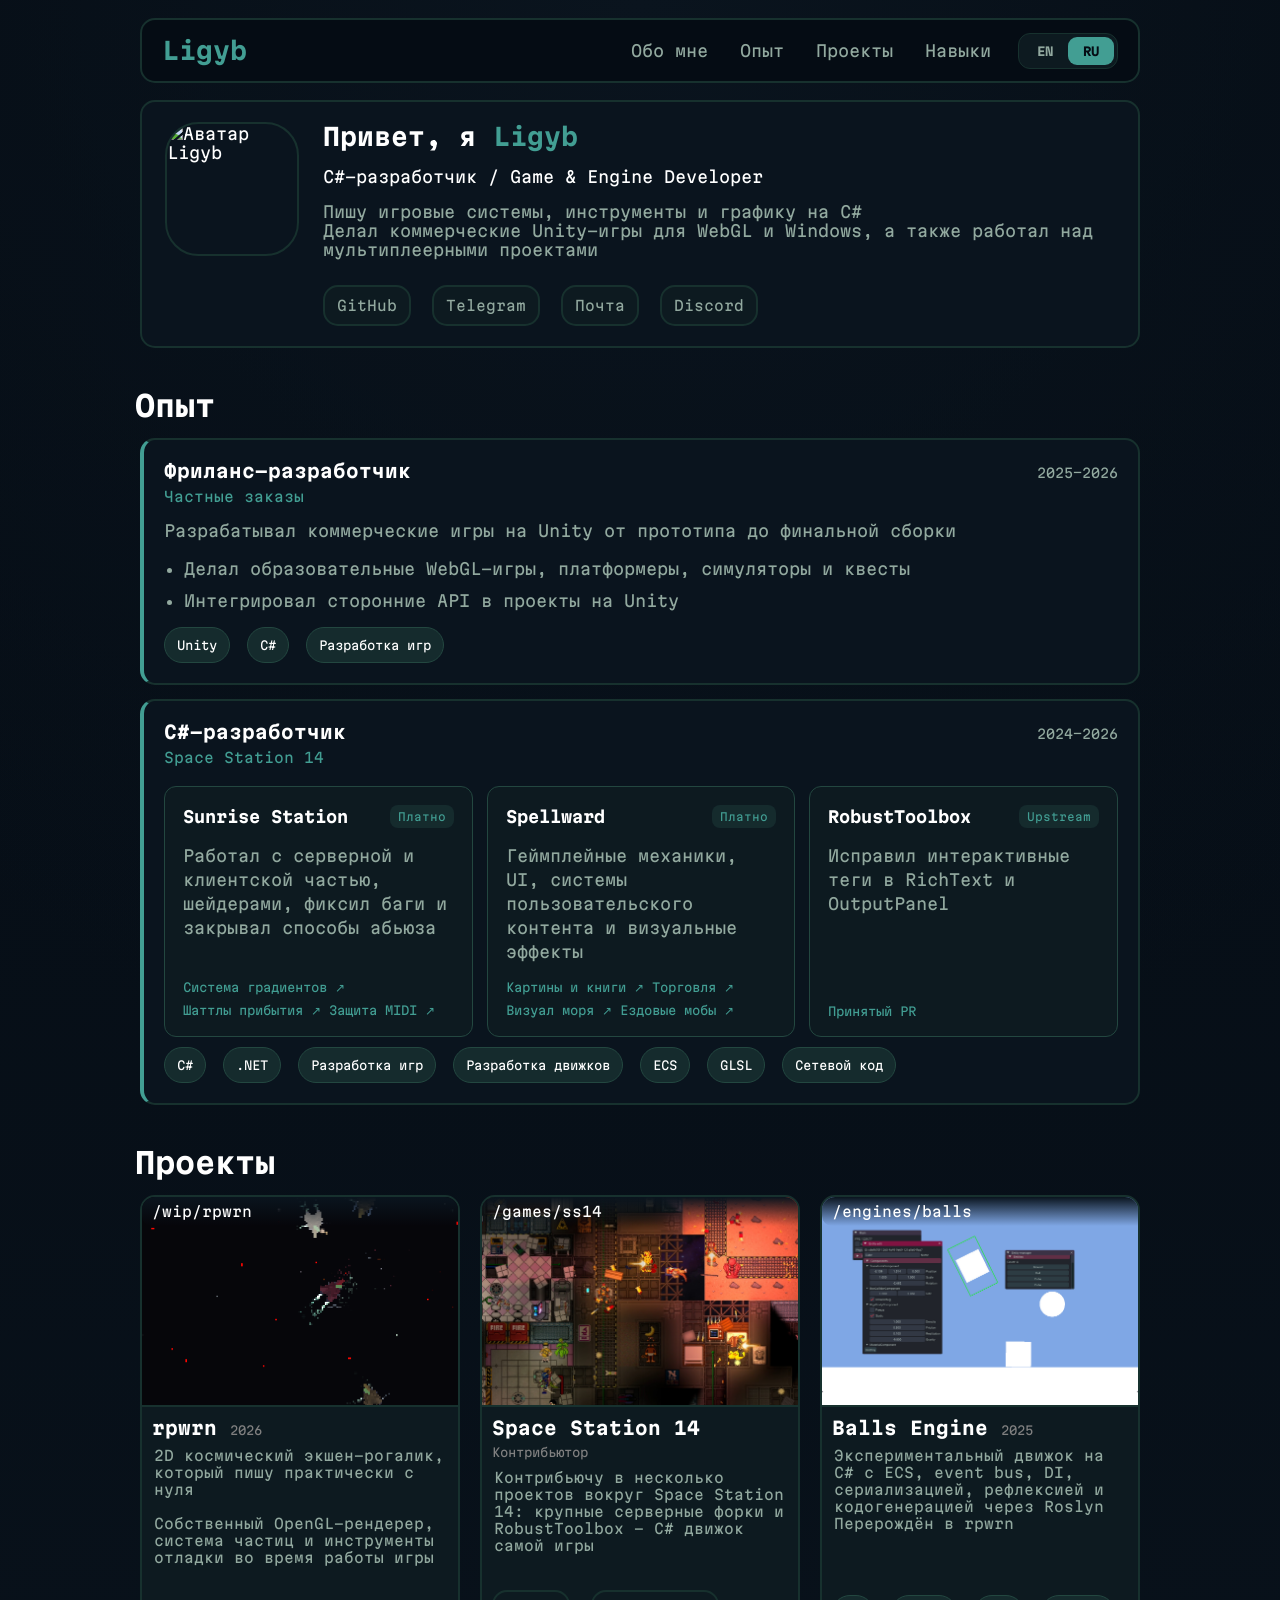
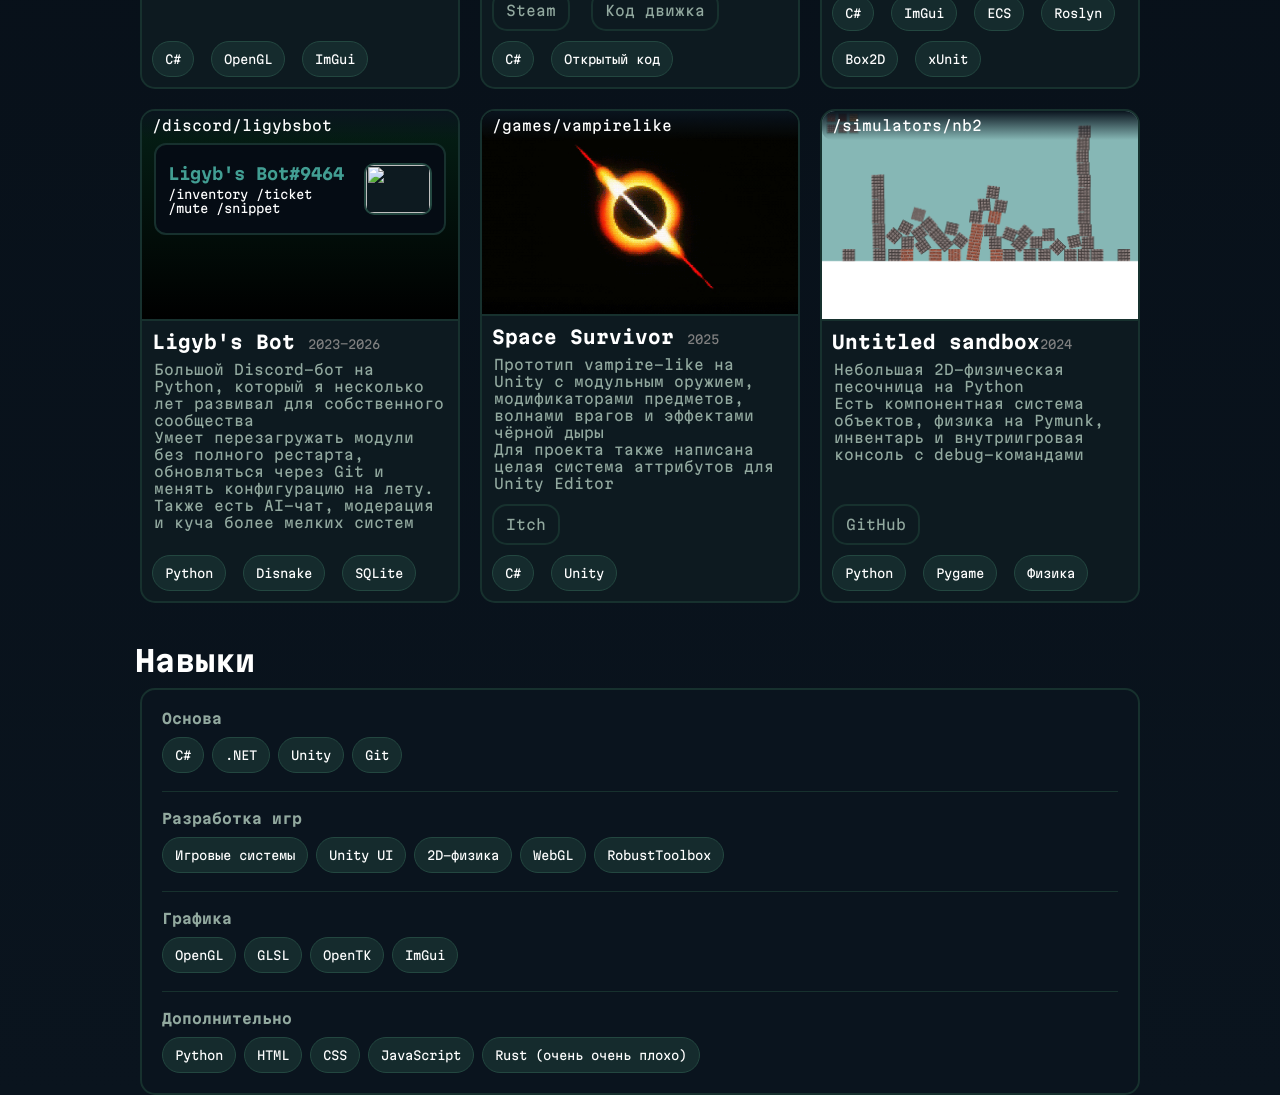
==== commit f74f3b9b: "rename" ====
--- a/ru/index.html
+++ b/ru/index.html
@@ -106,7 +106,7 @@
                         </article>
                         <article class="ss14-project">
                             <div class="ss14-project-header">
-                                <h4>Imperial & Spellward</h4>
+                                <h4>Spellward</h4>
                                 <span class="work-type">Платно</span>
                             </div>
 
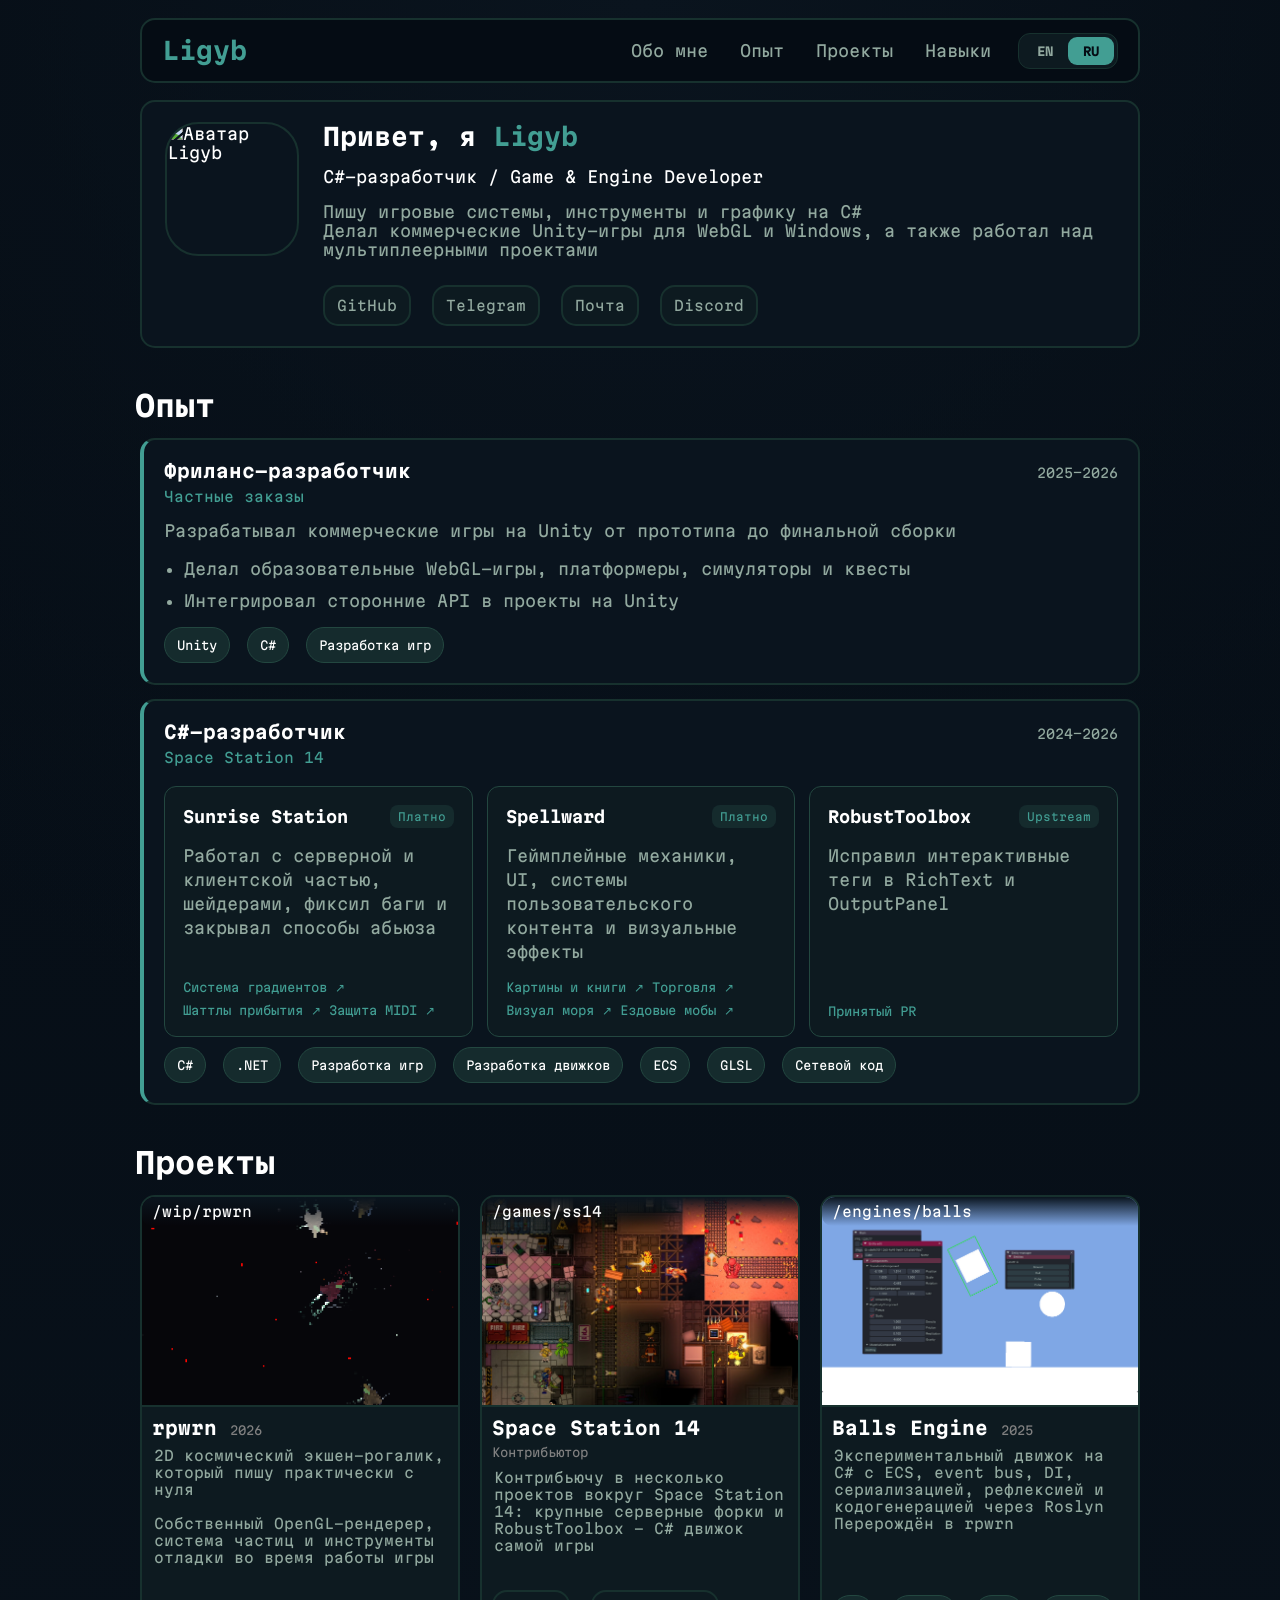
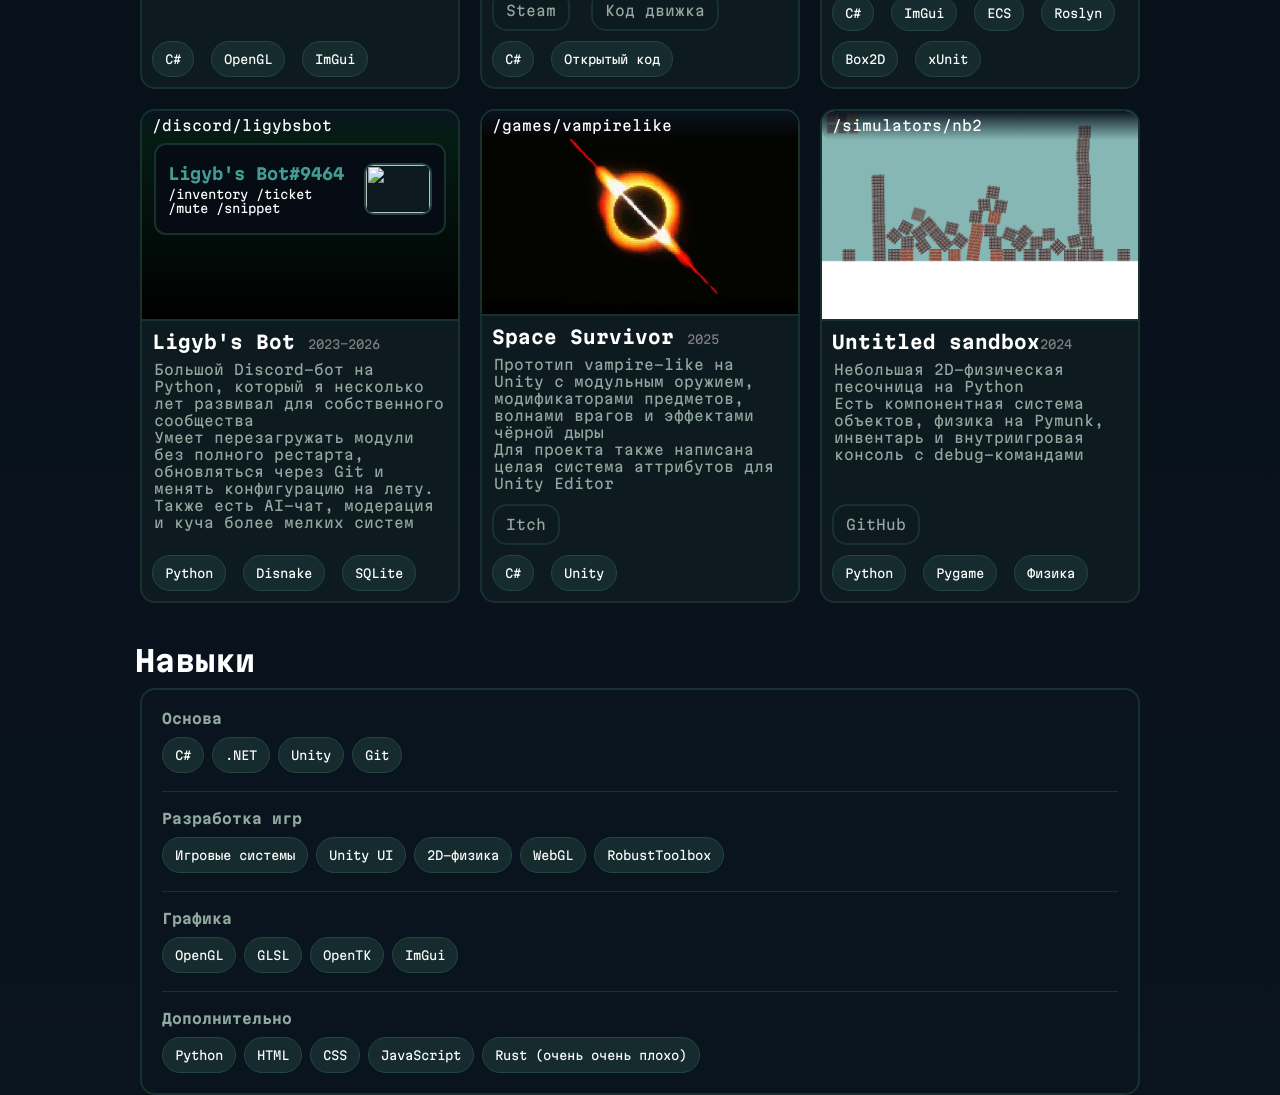
==== commit cac38269: "lol" ====
--- a/ru/index.html
+++ b/ru/index.html
@@ -314,7 +314,7 @@
                                 <div class="project-title">Space Survivor <span class="project-aftertitle">2025</span></div>
                                 <div class="project-description">Прототип vampire-like на Unity с модульным оружием, модификаторами предметов, волнами врагов и эффектами чёрной дыры<br>Для проекта также написана целая система аттрибутов для Unity Editor</div>
                                 <div class="project-links">
-                                    <a href="https://ligyb.itch.io/upscale" target="_blank">Itch</a>
+                                    <a href="https://ligyb.itch.io/space-survivor" target="_blank">Itch</a>
                                 </div>
                                 <div class="tags">
                                     <span class="tag">C#</span>
--- a/style.css
+++ b/style.css
@@ -1,6 +1,6 @@
 html {
     scroll-behavior: smooth;
-    scroll-padding-top: 100px;
+    scroll-padding-top: var(--header-offset, 100px);
 }
 
 @media (prefers-reduced-motion: reduce) {
@@ -617,16 +617,18 @@
 /* end */
 
 @media (max-width: 700px) {
-    html {
-        scroll-padding-top: 130px;
-    }
-
     .top-panel {
         display: grid;
         grid-template-columns: 1fr auto;
         gap: 8px;
-        width: calc(100% - 20px);
+        top: 12px;
+        width: calc(100% - 24px);
         padding: 10px;
+    }
+
+    .top-panel > .ligyb {
+        grid-column: 1;
+        grid-row: 1;
     }
 
     .header-actions {
@@ -635,21 +637,26 @@
 
     .language-switcher {
         grid-column: 2;
+        grid-row: 1;
     }
 
     .nav {
         grid-column: 1 / -1;
-        justify-content: space-between;
+        grid-row: 2;
+        display: grid;
+        grid-template-columns: repeat(4, minmax(0, 1fr));
         gap: 0;
     }
 
     .nav-link {
-        padding: 8px 6px;
-        font-size: 12px;
+        justify-content: center;
+        padding: 8px 2px;
+        font-size: clamp(10px, 3vw, 12px);
+        white-space: nowrap;
     }
 
     .about {
-        margin-top: 135px;
+        margin-top: calc(var(--header-offset, 130px) + 5px);
     }
 
     .project-list,
@@ -675,4 +682,4 @@
         width: 112px;
         height: 112px;
     }
-}+}
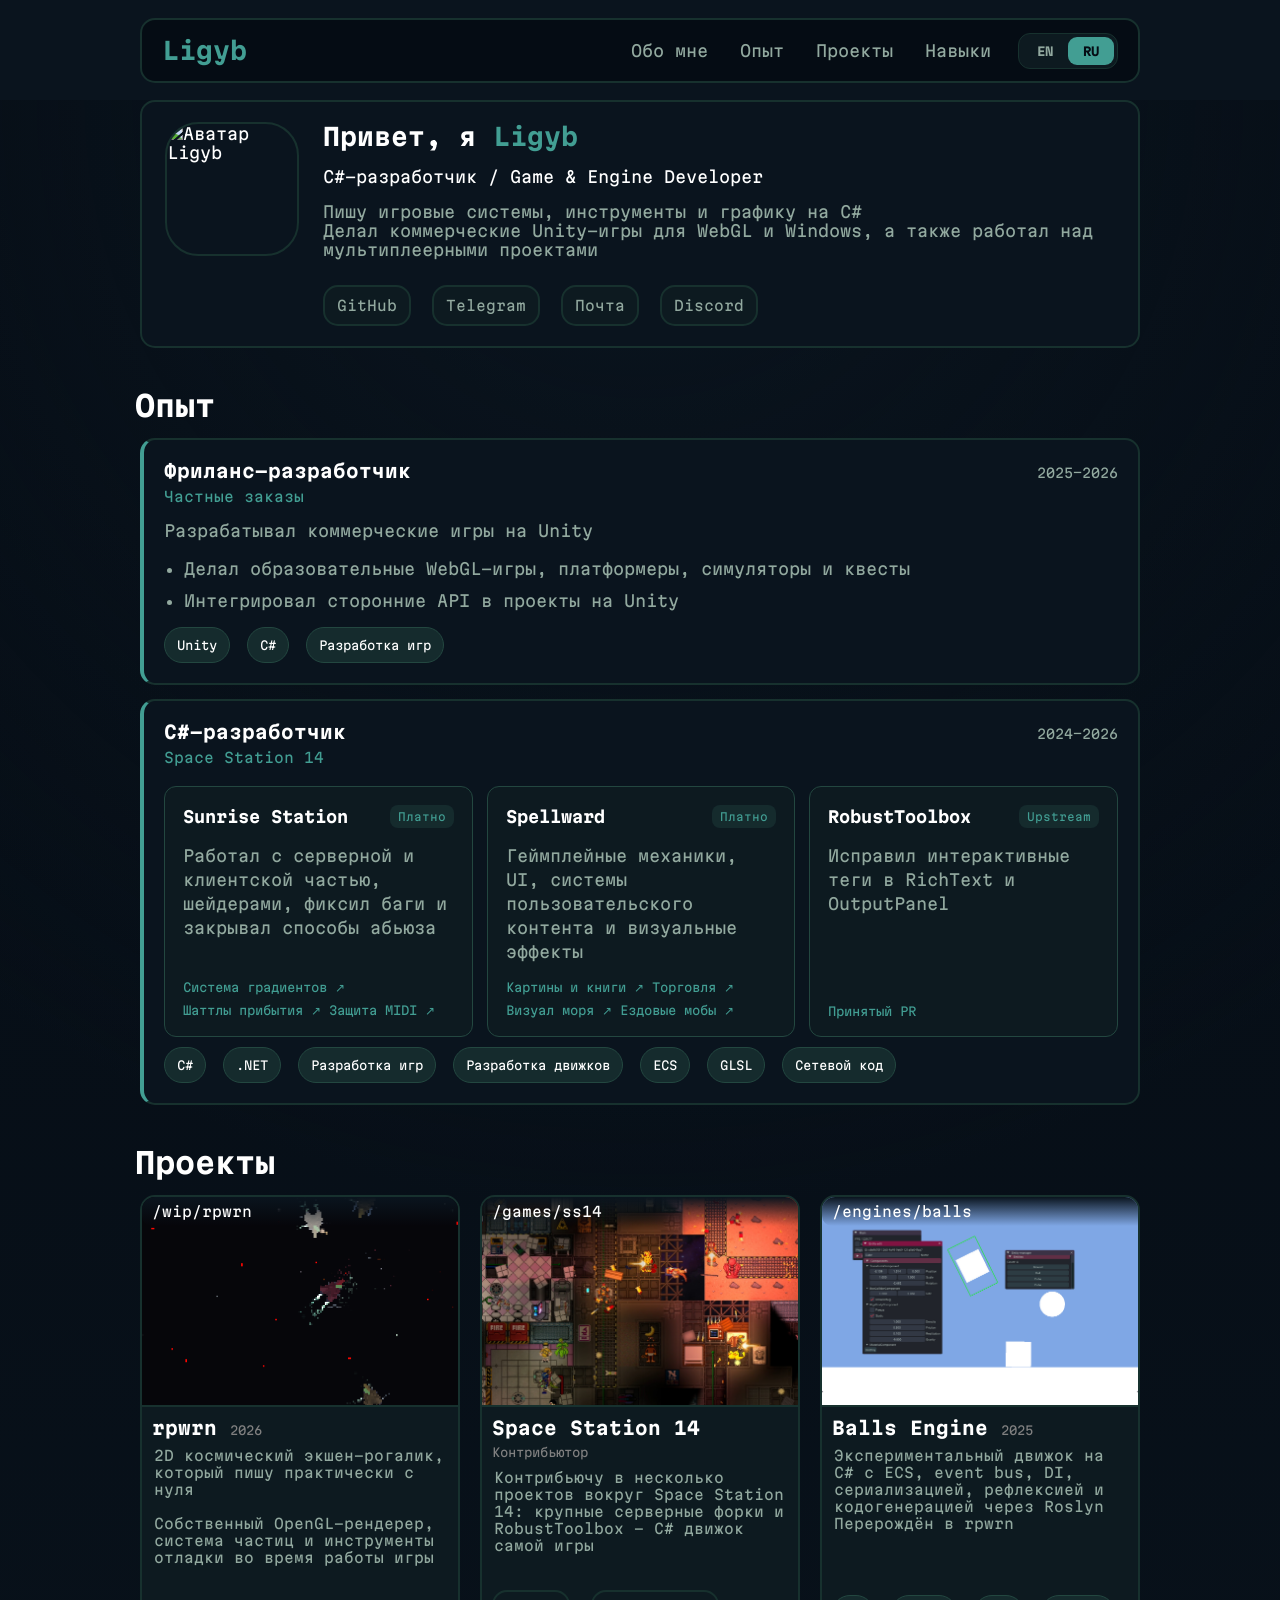
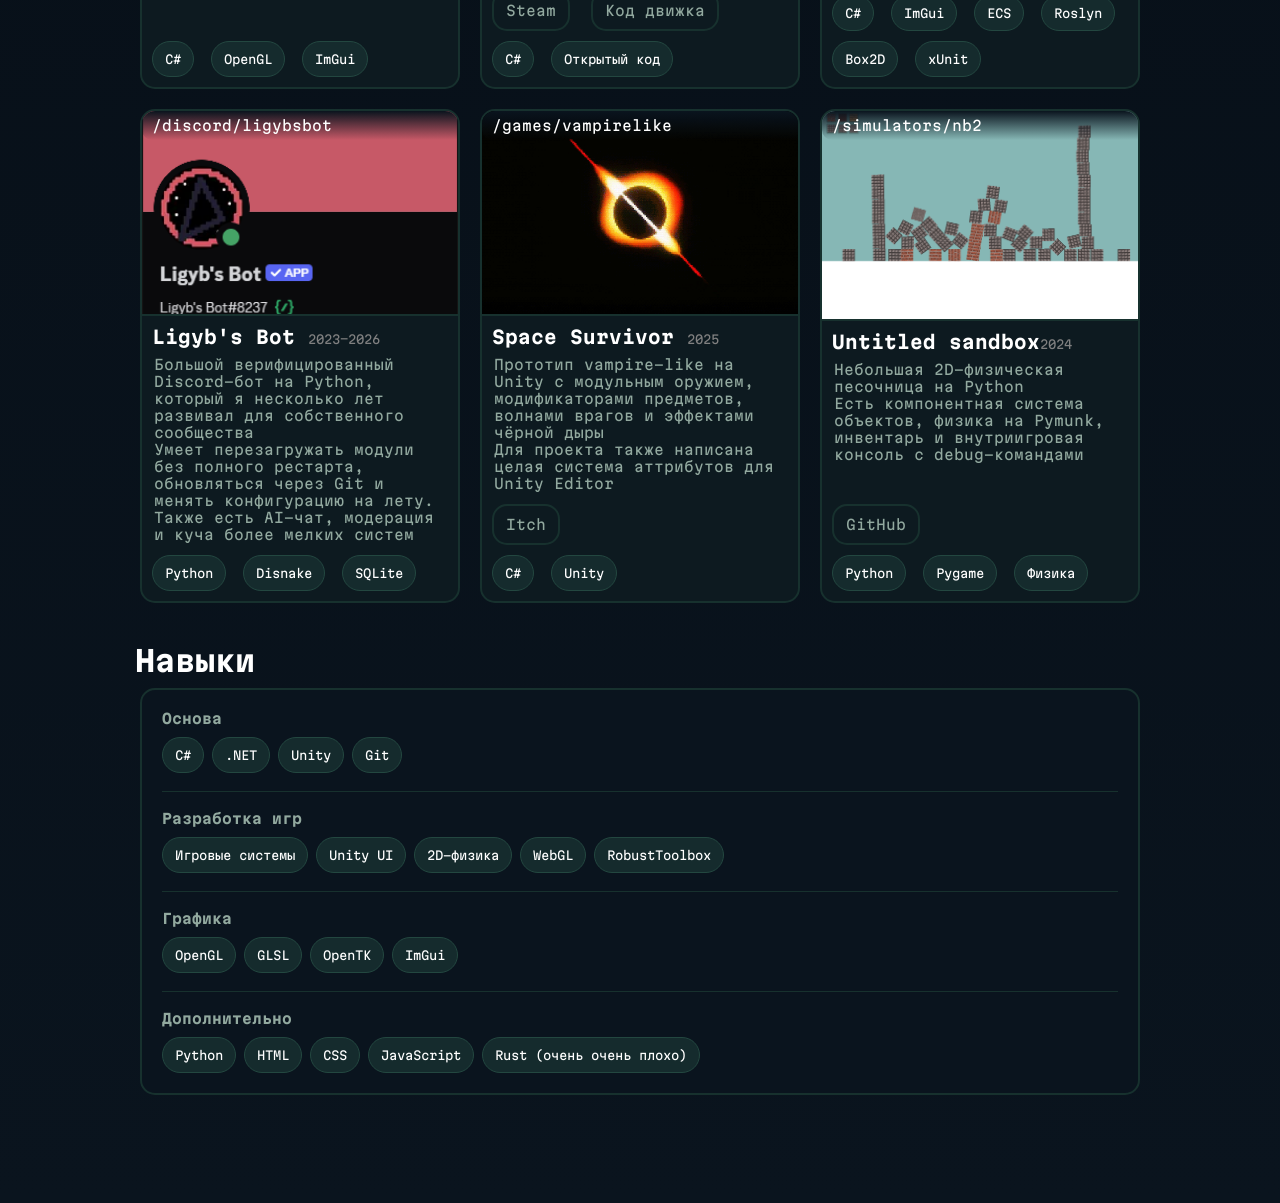
==== commit 4e762c59: "verification flex" ====
--- a/ru/index.html
+++ b/ru/index.html
@@ -64,7 +64,7 @@
                     </div>
 
                     <p class="experience-company">Частные заказы</p>
-                    <p class="description">Разрабатывал коммерческие игры на Unity от прототипа до финальной сборки</p>
+                    <p class="description">Разрабатывал коммерческие игры на Unity</p>
                     <ul>
                         <li>Делал образовательные WebGL-игры, платформеры, симуляторы и квесты</li>
                         <li>Интегрировал сторонние API в проекты на Unity</li>
@@ -254,9 +254,9 @@
                         </article>
                         <article class="project-item">
                             <div class="project-top">
-                                <!-- <div class="project-top-bg--image">
-                                    <img src="../src/ligybsbot-background.png" alt="Логотип бота">
-                                </div> -->
+                                <div class="project-top-bg--image">
+                                    <img src="../src/ligybsbot.png" alt="Логотип бота">
+                                </div>
                                 <div class="project-top-bg--gradient">
                                 </div>
 
@@ -264,7 +264,7 @@
                                     <p class="project-path">/discord/ligybsbot</p>
                                 </div>
 
-                                <div class="project-top-content project-top-content--split">
+                                <!-- <div class="project-top-content project-top-content--split">
                                     <div class="split-text">
                                         <div class="split-title">Ligyb's Bot#9464</div>
                                         <div class="split-sub">/inventory /ticket /mute /snippet</div>
@@ -273,7 +273,7 @@
                                     <div class="split-icon">
                                         <img src="../src/icon.png" alt="">
                                     </div>
-                                </div>
+                                </div> -->
 
                                 <!-- <div class="project-top-content project-top-content--icon">
                                     <img src="../src/rpwrn-background.png" alt="">
@@ -281,7 +281,7 @@
                             </div>
                             <div class="project-bottom">
                                 <div class="project-title">Ligyb's Bot <span class="project-aftertitle">2023-2026</span></div>
-                                <div class="project-description">Большой Discord-бот на Python, который я несколько лет развивал для собственного сообщества<br>
+                                <div class="project-description">Большой верифицированный Discord-бот на Python, который я несколько лет развивал для собственного сообщества<br>
                                     Умеет перезагружать модули без полного рестарта, обновляться через Git и менять конфигурацию на лету. Также есть AI-чат, модерация и куча более мелких систем
                                 </div>
 
--- a/style.css
+++ b/style.css
@@ -1,6 +1,7 @@
 html {
     scroll-behavior: smooth;
     scroll-padding-top: var(--header-offset, 100px);
+    background-color: var(--background-section);
 }
 
 @media (prefers-reduced-motion: reduce) {
@@ -40,10 +41,14 @@
     min-height: 100vh;
 }
 
+.main {
+    padding-bottom: clamp(80px, 12vh, 150px);
+}
+
 .top-panel {
     z-index: 1000;
     position: fixed;
-    top: 2vh;
+    top: min(2vh, 24px);
     left: 50%;
     transform: translateX(-50%);
     width: min(1000px, 90%);
@@ -56,6 +61,11 @@
     border: 2px solid var(--border);
     border-radius: 15px;
     box-sizing: border-box;
+    transition: transform 0.25s ease;
+}
+
+.top-panel.is-hidden {
+    transform: translate(-50%, calc(-100% - 24px));
 }
 
 .big {
@@ -599,6 +609,7 @@
 }
 
 @media (prefers-reduced-motion: reduce) {
+    .top-panel,
     .project-item,
     .ss14-project,
     .project-top-bg--image img {
